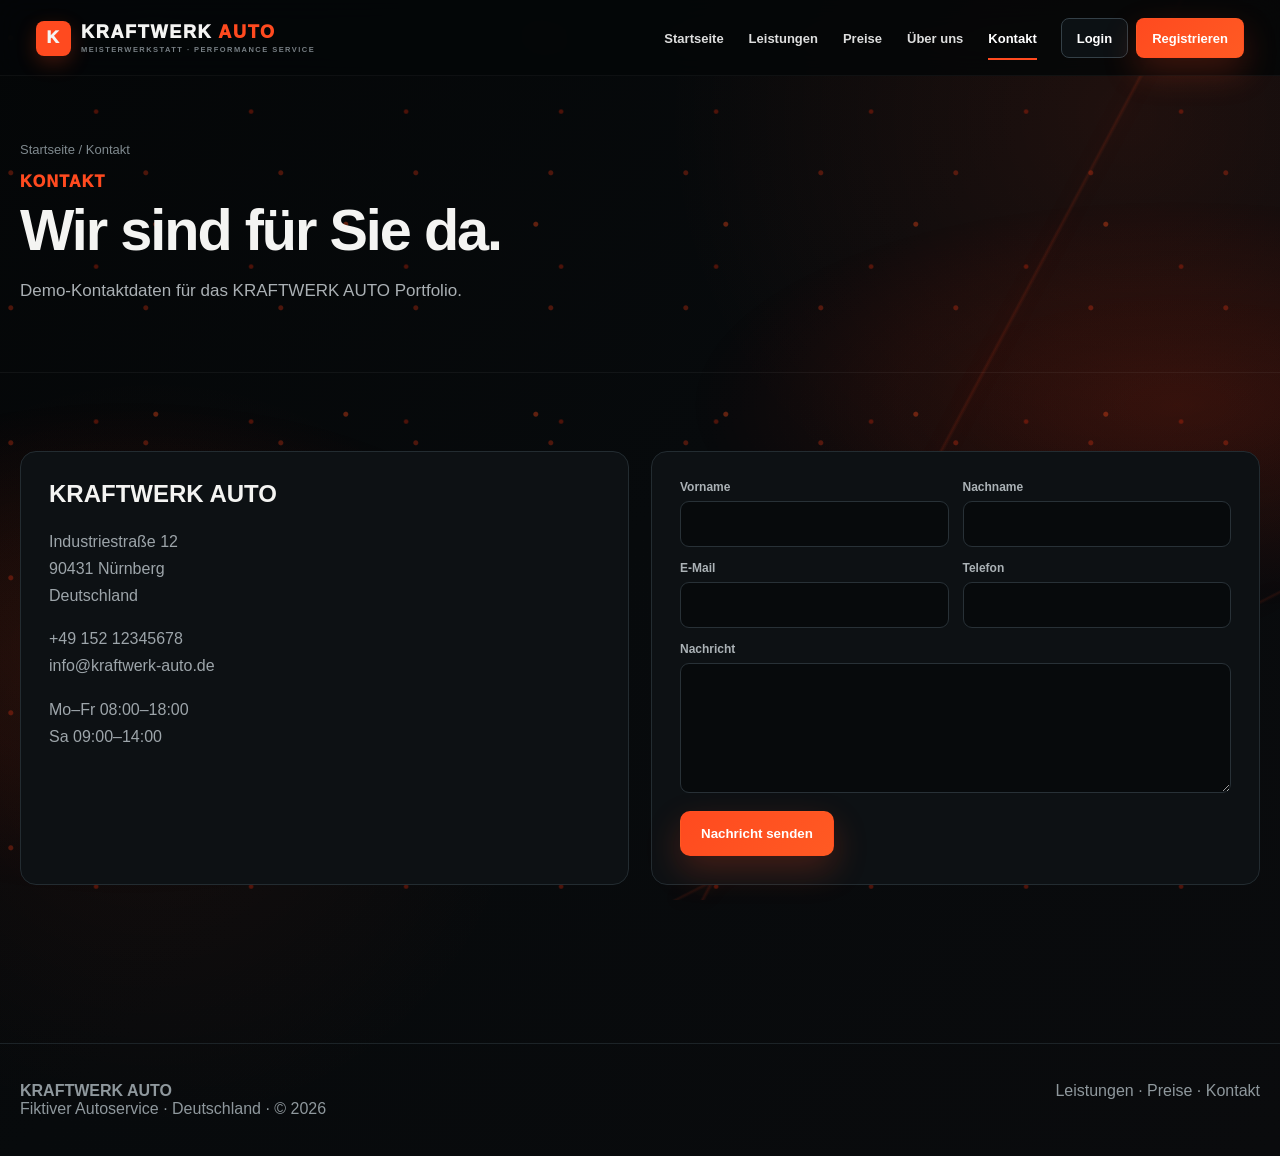
==== kontakt.html @ ebeda06c "Add files via upload" ====
<!doctype html>
<html lang="de">
<head>
  <meta http-equiv="Cache-Control" content="no-cache, no-store, must-revalidate">
  <meta http-equiv="Pragma" content="no-cache">
  <meta http-equiv="Expires" content="0">
<meta charset="utf-8">
<meta name="viewport" content="width=device-width,initial-scale=1">
<title>Kontakt | KRAFTWERK AUTO</title>
<link rel="stylesheet" href="css/style.css?v=19.0">
  <meta name="build-version" content="v19.0">
</head>
<body>

<header>
  <div class="container nav">
    <a href="index.html" class="brand"><span class="brand-badge">K</span><span class="brand-copy"><span class="brand-main">KRAFTWERK <span class="auto">AUTO</span></span><small>MEISTERWERKSTATT · PERFORMANCE SERVICE</small></span></a>
    <nav class="menu">
      <a href="index.html">Startseite</a>
      <a href="leistungen.html">Leistungen</a>
      <a href="preise.html">Preise</a>
      <a href="ueber-uns.html">Über uns</a>
      <a href="kontakt.html">Kontakt</a>
    </nav>
    <div class="actions"><a class="btn" href="login.html">Login</a><a class="btn primary" href="register.html">Registrieren</a></div>
    <button class="btn mobile" type="button">☰</button>
  </div>
</header>

<main><section class="page-hero"><div class="container"><div class="breadcrumb">Startseite / Kontakt</div><div class="eyebrow">Kontakt</div><h1 class="page-title">Wir sind für Sie da.</h1><p>Demo-Kontaktdaten für das KRAFTWERK AUTO Portfolio.</p></div></section>
<section class="section"><div class="container contact-grid">
<div class="panel"><h2>KRAFTWERK AUTO</h2><p>Industriestraße 12<br>90431 Nürnberg<br>Deutschland</p><p>+49 152 12345678<br>info@kraftwerk-auto.de</p><p>Mo–Fr 08:00–18:00<br>Sa 09:00–14:00</p></div>
<form class="panel demo-form"><div class="form-grid">
<div class="field"><label>Vorname</label><input required></div><div class="field"><label>Nachname</label><input required></div>
<div class="field"><label>E-Mail</label><input type="email" required></div><div class="field"><label>Telefon</label><input></div>
<div class="field full"><label>Nachricht</label><textarea required></textarea></div>
<div class="field full"><button class="btn primary" type="submit">Nachricht senden</button><div class="notice"></div></div>
</div></form></div></section></main>

<footer><div class="container footer-inner">
  <div><strong>KRAFTWERK AUTO</strong><div>Fiktiver Autoservice · Deutschland · © 2026</div></div>
  <div><a href="leistungen.html">Leistungen</a> · <a href="preise.html">Preise</a> · <a href="kontakt.html">Kontakt</a></div>
</div></footer>
<script src="js/app.js?v=19.0"></script>
</body></html>
---- css/style.css ----
:root{
  --bg:#050708;
  --bg2:#090c0e;
  --card:#0d1114;
  --card2:#101519;
  --line:#252d32;
  --text:#f4f4f2;
  --muted:#9ba2a7;
  --accent:#ff4a1f;
  --accent2:#ff6a32;
}
*{box-sizing:border-box}
html{scroll-behavior:smooth}
body{
  margin:0;
  background:
    radial-gradient(circle at 88% 10%,rgba(255,74,31,.10),transparent 30%),
    radial-gradient(circle at 12% 65%,rgba(255,74,31,.06),transparent 28%),
    linear-gradient(135deg,#040607 0%,#070a0c 48%,#0a0b0d 100%);
  color:var(--text);
  font-family:Inter,Arial,Helvetica,sans-serif;
  min-height:100vh;
}
body:before{
  content:"";
  position:fixed;inset:0;pointer-events:none;z-index:-1;
  background:
    radial-gradient(circle at 8% 28%,rgba(255,58,20,.30) 0 2px,transparent 3px),
    radial-gradient(circle at 82% 18%,rgba(255,75,25,.38) 0 2px,transparent 3px),
    radial-gradient(circle at 62% 72%,rgba(255,45,10,.30) 0 1.5px,transparent 3px),
    radial-gradient(ellipse at 92% 45%,rgba(255,50,15,.17),transparent 30%),
    radial-gradient(ellipse at 10% 72%,rgba(255,65,20,.13),transparent 28%);
  background-size:135px 135px,190px 190px,155px 155px,100% 100%,100% 100%;
  opacity:.95
}
body:after{
  content:"";
  position:fixed;inset:0;pointer-events:none;z-index:-1;
  background:
    linear-gradient(118deg,transparent 0 67%,rgba(255,61,20,.12) 67.15%,transparent 67.35%),
    linear-gradient(153deg,transparent 0 80%,rgba(255,61,20,.10) 80.15%,transparent 80.35%);
  filter:drop-shadow(0 0 8px rgba(255,61,20,.5))
}
a{text-decoration:none;color:inherit}
.container{width:min(1280px,calc(100% - 40px));margin:auto}
header{
  height:110px;
  display:flex;align-items:center;
  border-bottom:1px solid rgba(255,255,255,.03)
}
.nav{display:flex;align-items:center;width:100%;gap:22px}
.brand{display:flex;align-items:center;gap:11px;margin-right:auto;font-weight:1000;letter-spacing:2.2px;font-size:21px;white-space:nowrap}
.brand-badge{width:40px;height:40px;border-radius:9px;background:var(--accent);display:grid;place-items:center;font-size:20px;font-weight:1000;box-shadow:0 10px 24px rgba(255,74,31,.30)}
.brand .auto{color:var(--accent)}
.menu{display:flex;align-items:center;gap:30px;margin-left:auto}
.menu a{position:relative;padding:42px 0;color:#dedede;font-size:15px;font-weight:800}
.menu a:hover,.menu a.active{color:#fff}
.menu a.active:after{
  content:"";position:absolute;left:0;right:0;bottom:23px;height:2px;background:var(--accent)
}
.actions{display:flex;gap:10px;margin-left:8px;flex:0 0 auto}
.btn{
  display:inline-flex;align-items:center;justify-content:center;gap:9px;
  border:1px solid #344047;background:#0c1114;color:white;
  border-radius:10px;padding:14px 20px;font-weight:850;cursor:pointer;
  transition:.18s ease;
}
.btn:hover{transform:translateY(-1px);border-color:#59656c}
.btn.primary{
  background:linear-gradient(135deg,var(--accent),#ff5a23);
  border-color:transparent;
  box-shadow:0 14px 34px rgba(255,74,31,.23)
}
.hero{padding:72px 0 40px}
.hero-grid{
  display:grid;grid-template-columns:1.04fr .96fr;align-items:center;gap:40px;
}
.kicker{display:flex;align-items:center;gap:13px;color:var(--accent);font-size:13px;font-weight:950;letter-spacing:1.25px;text-transform:uppercase}
.kicker:before{content:"";width:34px;height:2px;background:var(--accent)}
.hero h1{
  font-size:clamp(58px,6vw,88px);line-height:.96;letter-spacing:-4px;
  margin:28px 0 24px;font-weight:1000
}
.hero h1 span{display:block;color:var(--accent);font-style:italic}
.hero-copy{color:#c0c5c8;font-size:18px;line-height:1.7;max-width:690px}
.hero-buttons{display:flex;gap:14px;margin:30px 0 30px;flex-wrap:wrap}
.checks{display:flex;gap:30px;flex-wrap:wrap;color:#c5c8ca;font-size:14px}
.checks b{color:var(--accent)}
.hero-media{
  position:relative;
  height:510px;
  overflow:visible;
  background:transparent;
  border:0;
  border-radius:0;
  box-shadow:none;
}
.hero-media:before{
  content:"";
  position:absolute;
  inset:-35px -70px -35px -55px;
  background-image:url("../assets/porsche-hero.png");
  background-size:cover;
  background-position:center;
  background-repeat:no-repeat;
  filter:saturate(1.08) contrast(1.06);
  -webkit-mask-image:linear-gradient(90deg,transparent 0%,rgba(0,0,0,.42) 14%,#000 34%,#000 100%);
  mask-image:linear-gradient(90deg,transparent 0%,rgba(0,0,0,.42) 14%,#000 34%,#000 100%);
}
.hero-media:after{
  content:"";
  position:absolute;
  inset:-35px -70px -35px -55px;
  pointer-events:none;
  background:
    radial-gradient(circle at 72% 42%,rgba(255,55,15,.18),transparent 35%),
    linear-gradient(90deg,#050708 0%,rgba(5,7,8,.72) 12%,transparent 36%);
}
.stats{
  display:grid;grid-template-columns:repeat(4,1fr);
  border:1px solid var(--line);border-radius:18px;overflow:hidden;
  background:#0a0d0f;margin:34px 0 80px
}
.stat{padding:30px 38px;min-height:160px;border-right:1px solid var(--line)}
.stat:last-child{border-right:none}
.stat-top{display:flex;gap:18px;align-items:center}
.stat-icon{font-size:34px;color:var(--accent);width:34px}
.stat strong{font-size:29px}
.stat label{display:block;color:var(--accent);font-weight:900;font-size:12px;margin:8px 0 18px}
.stat p{color:#a6aaad;font-size:13px;line-height:1.55;margin:0}
.section{padding:78px 0}
.section-head{display:flex;justify-content:space-between;gap:24px;align-items:end;margin-bottom:34px}
.section-head small,.eyebrow{color:var(--accent);font-weight:950;letter-spacing:1.2px;text-transform:uppercase}
.section-head h2,.page-title{font-size:clamp(38px,4.5vw,62px);line-height:1.02;letter-spacing:-2px;margin:10px 0 0}
.section-head p{color:var(--muted);max-width:700px;line-height:1.7}
.cards{display:grid;grid-template-columns:repeat(3,1fr);gap:18px}
.card{
  background:linear-gradient(180deg,#101519,#090d10);
  border:1px solid #20282d;border-radius:16px;padding:25px;min-height:190px;
  transition:.18s ease;
}
.card:hover{transform:translateY(-3px);border-color:rgba(255,74,31,.45)}
.card-icon{width:48px;height:48px;border-radius:12px;background:rgba(255,74,31,.10);display:grid;place-items:center;color:var(--accent);font-size:23px}
.card h3{font-size:21px;margin:18px 0 8px}
.card p{margin:0;color:#a1a8ad;line-height:1.65}
.card .price{margin-top:18px;color:var(--accent);font-weight:950}
.page-hero{padding:66px 0 50px;border-bottom:1px solid rgba(255,255,255,.05)}
.breadcrumb{font-size:13px;color:#7f898e;margin-bottom:16px}
.page-hero p{max-width:760px;color:#aab0b4;font-size:17px;line-height:1.65}
.service-grid{display:grid;grid-template-columns:repeat(3,1fr);gap:20px}
.service-card{
  background:linear-gradient(145deg,#101519,#080b0d);border:1px solid #222b30;border-radius:17px;
  padding:28px;min-height:220px;display:flex;flex-direction:column
}
.service-card .tag{font-size:11px;color:var(--accent);font-weight:950;text-transform:uppercase;letter-spacing:1px}
.service-card h3{font-size:23px;margin:14px 0 10px}
.service-card p{color:#9ea6ab;line-height:1.65;margin:0}
.service-card .more{margin-top:auto;padding-top:24px;color:var(--accent);font-weight:850}
.price-grid{display:grid;grid-template-columns:repeat(2,1fr);gap:18px}
.price-row{
  background:#0d1114;border:1px solid #222a2f;border-radius:15px;padding:24px 26px;
  display:grid;grid-template-columns:1fr auto;align-items:center;gap:20px
}
.price-row h3{margin:0 0 7px;font-size:20px}
.price-row p{margin:0;color:#929aa0;line-height:1.5}
.price-row strong{color:var(--accent);font-size:26px;white-space:nowrap}
.about-grid,.contact-grid{display:grid;grid-template-columns:1fr 1fr;gap:22px}
.panel{background:#0d1114;border:1px solid #232c31;border-radius:16px;padding:28px}
.panel h2{margin-top:0}
.panel p{color:#9da5aa;line-height:1.7}
.form-grid{display:grid;grid-template-columns:1fr 1fr;gap:14px}
.field.full{grid-column:1/-1}
label{display:block;font-size:12px;font-weight:850;color:#abb2b6;margin-bottom:7px}
input,textarea,select{
  width:100%;background:#070a0c;color:#fff;border:1px solid #283137;border-radius:9px;padding:13px 14px;
  font:inherit;outline:none
}
input:focus,textarea:focus,select:focus{border-color:var(--accent)}
textarea{min-height:130px;resize:vertical}
.auth{min-height:calc(100vh - 110px);display:grid;place-items:center;padding:60px 20px}
.auth-box{width:min(500px,100%);background:#0c1114;border:1px solid #242d32;border-radius:18px;padding:32px}
.auth-box h1{font-size:42px;margin:0 0 12px}
.auth-box p{color:#9ba3a8}
.notice{display:none;margin-top:14px;padding:12px;border:1px solid rgba(255,74,31,.4);border-radius:9px;color:#ff9a7d;background:rgba(255,74,31,.08)}
footer{border-top:1px solid #1c2327;margin-top:80px;padding:38px 0;color:#8f989d}
.footer-inner{display:flex;justify-content:space-between;gap:22px;flex-wrap:wrap}
.mobile{display:none}
@media(max-width:1000px){
  header{height:80px}.menu,.actions{display:none}.mobile{display:inline-flex;margin-left:auto}
  .hero-grid{grid-template-columns:1fr}.hero-media{height:420px}
  .stats{grid-template-columns:1fr 1fr}.stat:nth-child(2){border-right:none}
  .stat:nth-child(-n+2){border-bottom:1px solid var(--line)}
  .cards,.service-grid{grid-template-columns:1fr 1fr}
}
@media(max-width:650px){
  .container{width:min(100% - 24px,1280px)}
  .brand{font-size:18px;letter-spacing:2px}.brand-badge{width:40px;height:40px}
  .hero{padding-top:42px}.hero h1{font-size:50px;letter-spacing:-2px}
  .hero-media{height:300px}.stats,.cards,.service-grid,.price-grid,.about-grid,.contact-grid,.form-grid{grid-template-columns:1fr}
  .stat{border-right:none!important;border-bottom:1px solid var(--line)}.stat:last-child{border-bottom:none}
  .field.full{grid-column:auto}.section-head{display:block}
}


/* === v10 HEADER REFINEMENT === */
header .container{
  width:min(1520px,calc(100% - 110px));
}
.nav{
  gap:20px;
}
.brand{
  margin-right:44px;
  flex:0 0 auto;
}
.brand-copy{
  display:flex;
  flex-direction:column;
  line-height:1;
}
.brand-main{
  display:block;
}
.brand-copy small{
  display:block;
  margin-top:7px;
  color:#8f969a;
  font-size:9px;
  font-weight:800;
  letter-spacing:2.1px;
  white-space:nowrap;
}
.menu{
  margin-left:auto;
  gap:28px;
}
.actions{
  margin-left:14px;
}

/* === v10 FULL-WIDTH CINEMATIC HERO === */
.hero{
  position:relative;
  isolation:isolate;
  overflow:hidden;
  padding:72px 0 56px;
  background:
    linear-gradient(90deg,
      rgba(3,5,6,.99) 0%,
      rgba(3,5,6,.96) 18%,
      rgba(3,5,6,.83) 35%,
      rgba(3,5,6,.45) 51%,
      rgba(3,5,6,.10) 70%,
      rgba(3,5,6,.04) 100%
    ),
    url("../assets/porsche-hero.png") right 46% / auto 116% no-repeat;
}
.hero:before{
  content:"";
  position:absolute;
  inset:0;
  z-index:-1;
  pointer-events:none;
  background:
    linear-gradient(166deg,transparent 0 57%,rgba(255,52,15,.18) 57.2%,transparent 57.6%),
    linear-gradient(174deg,transparent 0 63%,rgba(255,73,22,.15) 63.1%,transparent 63.5%),
    radial-gradient(circle at 70% 31%,rgba(255,58,16,.23),transparent 29%),
    radial-gradient(circle at 88% 48%,rgba(255,47,12,.19),transparent 31%);
  filter:drop-shadow(0 0 12px rgba(255,62,18,.42));
}
.hero:after{
  content:"";
  position:absolute;
  inset:0;
  z-index:-1;
  pointer-events:none;
  background-image:
    radial-gradient(circle,rgba(255,67,20,.70) 0 1.2px,transparent 1.8px),
    radial-gradient(circle,rgba(255,38,8,.50) 0 1px,transparent 1.7px);
  background-size:92px 92px,137px 137px;
  background-position:12px 18px,53px 4px;
  opacity:.72;
  mask-image:linear-gradient(90deg,rgba(0,0,0,.25),#000 35%,#000);
  -webkit-mask-image:linear-gradient(90deg,rgba(0,0,0,.25),#000 35%,#000);
}
.hero-grid{
  position:relative;
  z-index:1;
  grid-template-columns:minmax(0, .94fr) minmax(390px, .78fr);
  gap:22px;
  min-height:500px;
}
.hero-grid > div:first-child{
  position:relative;
  z-index:4;
  padding:18px 0 0;
}

/* The car no longer lives inside a visible card. 
   This empty side only reserves composition space while the image is a seamless hero background. */
.hero-media{
  min-height:500px;
  height:500px;
  background:transparent!important;
  border:0!important;
  box-shadow:none!important;
  overflow:visible!important;
}
.hero-media:before,
.hero-media:after{
  display:none!important;
}

/* Sportier visual impression: stronger contrast/glow around the car zone */
.hero .hero-media{
  filter:drop-shadow(0 22px 42px rgba(0,0,0,.55));
}
.hero .hero-media::marker{
  display:none;
}

/* Make the road/light streaks visibly continue under/behind the copy */
.hero-grid > div:first-child:after{
  content:"";
  position:absolute;
  z-index:-1;
  left:-180px;
  right:-300px;
  bottom:42px;
  height:155px;
  transform:skewY(-2deg);
  background:
    linear-gradient(172deg,transparent 0 42%,rgba(255,67,20,.14) 43%,transparent 45%),
    linear-gradient(176deg,transparent 0 58%,rgba(255,89,28,.09) 59%,transparent 61%);
  filter:blur(.2px) drop-shadow(0 0 12px rgba(255,58,14,.25));
  pointer-events:none;
}

/* Pull the hero a little more toward the visual center */
.hero .container{
  width:min(1320px,calc(100% - 60px));
}

@media(max-width:1000px){
  header .container{width:min(100% - 34px,1520px)}
  .brand{margin-right:auto}
  .brand-copy small{font-size:8px;letter-spacing:1.4px}
  .hero{
    background:
      linear-gradient(90deg,rgba(3,5,6,.99) 0%,rgba(3,5,6,.93) 42%,rgba(3,5,6,.45) 100%),
      url("../assets/porsche-hero.png") 68% center / cover no-repeat;
  }
  .hero-grid{grid-template-columns:1fr;min-height:660px}
  .hero-media{min-height:250px;height:250px}
}
@media(max-width:650px){
  header .container{width:min(100% - 22px,1520px)}
  .brand-copy small{display:none}
  .hero .container{width:min(100% - 26px,1320px)}
  .hero{
    background:
      linear-gradient(180deg,rgba(3,5,6,.98) 0%,rgba(3,5,6,.89) 48%,rgba(3,5,6,.38) 100%),
      url("../assets/porsche-hero.png") 70% 78% / auto 58% no-repeat;
  }
}


/* =========================================================
   KRAFTWERK AUTO v11 — compact header + seamless sport hero
   ========================================================= */

/* Compact, cleaner header */
header{
  height:76px !important;
  background:rgba(4,6,7,.86);
  backdrop-filter:blur(14px);
  -webkit-backdrop-filter:blur(14px);
  border-bottom:1px solid rgba(255,255,255,.045);
}
header .container{
  width:min(1380px,calc(100% - 72px)) !important;
}
.nav{
  height:76px;
  gap:16px !important;
}
.brand{
  gap:10px !important;
  margin-right:24px !important;
  font-size:18px !important;
  letter-spacing:1.7px !important;
}
.brand-badge{
  width:35px !important;
  height:35px !important;
  border-radius:8px !important;
  font-size:17px !important;
  box-shadow:0 7px 20px rgba(255,74,31,.24) !important;
}
.brand-copy small{
  margin-top:5px !important;
  font-size:7.5px !important;
  letter-spacing:1.45px !important;
  color:#777f84 !important;
}
.menu{
  gap:25px !important;
  margin-left:auto !important;
}
.menu a{
  padding:28px 0 !important;
  font-size:13px !important;
}
.menu a.active:after{
  bottom:14px !important;
}
.actions{
  margin-left:8px !important;
  gap:8px !important;
}
.actions .btn{
  padding:10px 15px !important;
  min-height:40px;
  font-size:13px !important;
  border-radius:8px !important;
}

/* Seamless hero. No rectangular car card. */
.hero{
  min-height:620px;
  padding:64px 0 54px !important;
  overflow:hidden;
  position:relative;
  isolation:isolate;
  background:#050708 !important;
}
.hero .container{
  width:min(1320px,calc(100% - 64px)) !important;
}
.hero-grid{
  min-height:500px !important;
  grid-template-columns:.93fr 1.07fr !important;
  gap:8px !important;
  align-items:center;
}
.hero-grid > div:first-child{
  z-index:5;
  padding-left:0 !important;
}
.hero h1{
  font-size:clamp(54px,5.4vw,78px) !important;
  margin:23px 0 20px !important;
}
.hero-copy{
  max-width:600px;
  font-size:16px !important;
}
.hero-media{
  height:500px !important;
  min-height:500px !important;
  position:relative !important;
  overflow:visible !important;
  background:transparent !important;
  box-shadow:none !important;
  border:0 !important;
  filter:none !important;
}

/* Use the existing car asset only once, but crop/scale it harder so the car
   reads as a sport/performance car and the original square edge disappears. */
.hero-media:before{
  display:block !important;
  content:"" !important;
  position:absolute !important;
  z-index:1;
  top:-86px !important;
  right:-210px !important;
  bottom:-100px !important;
  left:-210px !important;
  background-image:url("../assets/porsche-hero.png") !important;
  background-repeat:no-repeat !important;
  background-position:61% 52% !important;
  background-size:cover !important;
  filter:contrast(1.12) saturate(1.18) brightness(.94) !important;
  -webkit-mask-image:
    linear-gradient(90deg,transparent 0%,rgba(0,0,0,.18) 12%,#000 33%,#000 88%,transparent 100%),
    linear-gradient(180deg,transparent 0%,#000 14%,#000 84%,transparent 100%) !important;
  mask-image:
    linear-gradient(90deg,transparent 0%,rgba(0,0,0,.18) 12%,#000 33%,#000 88%,transparent 100%),
    linear-gradient(180deg,transparent 0%,#000 14%,#000 84%,transparent 100%) !important;
  -webkit-mask-composite:source-in !important;
  mask-composite:intersect !important;
}

/* Red light/road atmosphere continues behind both columns */
.hero:before{
  display:block !important;
  content:"";
  position:absolute;
  z-index:-1;
  inset:-15%;
  pointer-events:none;
  background:
    radial-gradient(ellipse at 73% 45%,rgba(255,45,12,.25),transparent 29%),
    radial-gradient(ellipse at 90% 58%,rgba(255,28,4,.18),transparent 25%),
    radial-gradient(ellipse at 34% 82%,rgba(255,56,14,.08),transparent 31%),
    linear-gradient(171deg,transparent 0 57%,rgba(255,66,18,.13) 57.15%,transparent 57.55%),
    linear-gradient(175deg,transparent 0 64%,rgba(255,83,24,.11) 64.15%,transparent 64.5%),
    linear-gradient(178deg,transparent 0 70%,rgba(255,52,12,.07) 70.1%,transparent 70.35%);
  filter:drop-shadow(0 0 12px rgba(255,50,10,.32));
  animation:roadGlow 7s ease-in-out infinite alternate;
}

/* Animated ember field, much more visible than before */
.hero:after{
  display:block !important;
  content:"";
  position:absolute;
  z-index:0;
  inset:-80px;
  pointer-events:none;
  opacity:.88;
  background-image:
    radial-gradient(circle,rgba(255,93,38,.95) 0 1.4px,transparent 2.2px),
    radial-gradient(circle,rgba(255,47,12,.80) 0 1px,transparent 2px),
    radial-gradient(circle,rgba(255,130,65,.65) 0 .8px,transparent 1.7px);
  background-size:103px 103px,151px 151px,211px 211px;
  background-position:0 0,42px 23px,71px 51px;
  animation:embersDrift 13s linear infinite;
  -webkit-mask-image:linear-gradient(90deg,rgba(0,0,0,.5),#000 42%,#000);
  mask-image:linear-gradient(90deg,rgba(0,0,0,.5),#000 42%,#000);
}

/* Extra moving light streaks behind text */
.hero-grid > div:first-child:after{
  content:"" !important;
  position:absolute !important;
  z-index:-1 !important;
  left:-230px !important;
  right:-760px !important;
  bottom:4px !important;
  height:220px !important;
  pointer-events:none;
  background:
    linear-gradient(174deg,transparent 0 48%,rgba(255,62,16,.13) 48.25%,transparent 48.7%),
    linear-gradient(177deg,transparent 0 62%,rgba(255,91,29,.10) 62.2%,transparent 62.6%);
  animation:streakPulse 5.5s ease-in-out infinite alternate;
}

@keyframes embersDrift{
  from{transform:translate3d(0,0,0)}
  to{transform:translate3d(-70px,55px,0)}
}
@keyframes roadGlow{
  from{opacity:.72;transform:scale(1)}
  to{opacity:1;transform:scale(1.035)}
}
@keyframes streakPulse{
  from{opacity:.45;transform:translateX(-18px)}
  to{opacity:1;transform:translateX(24px)}
}

/* Respect reduced-motion accessibility */
@media (prefers-reduced-motion:reduce){
  .hero:before,.hero:after,.hero-grid > div:first-child:after{animation:none !important}
}

@media(max-width:1000px){
  header{height:70px !important}
  .nav{height:70px !important}
  header .container{width:min(100% - 30px,1380px) !important}
  .brand{margin-right:auto !important}
  .hero-grid{grid-template-columns:1fr !important;min-height:650px !important}
  .hero-media{height:300px !important;min-height:300px !important}
  .hero-media:before{
    left:-80px !important;right:-80px !important;top:-100px !important;bottom:-80px !important;
    background-position:60% 52% !important;
  }
}
@media(max-width:650px){
  header .container{width:min(100% - 20px,1380px) !important}
  .brand-copy small{display:none !important}
  .brand{font-size:16px !important}
  .hero .container{width:min(100% - 26px,1320px) !important}
  .hero{padding-top:44px !important}
  .hero h1{font-size:47px !important}
}

.spark-layer{position:absolute;inset:0;overflow:hidden;pointer-events:none;z-index:2}
.spark-layer i{
  position:absolute;width:2px;height:11px;border-radius:99px;
  background:linear-gradient(to top,transparent,#ff3d0b,#ffb08c);
  box-shadow:0 0 8px #ff3d0b,0 0 15px rgba(255,61,11,.7);
  transform:rotate(38deg);
  animation:sparkFly linear infinite;
}
@keyframes sparkFly{
  0%{transform:translate3d(0,80px,0) rotate(38deg) scale(.5);opacity:0}
  15%{opacity:1}
  100%{transform:translate3d(130px,-260px,0) rotate(38deg) scale(1.15);opacity:0}
}
@media(prefers-reduced-motion:reduce){.spark-layer{display:none}}


/* =========================================================
   v12 — CAR ONLY FIX
   ========================================================= */

/* Remove every previous image/background layer from the car zone. */
.hero-media{
  background:none !important;
  border:0 !important;
  box-shadow:none !important;
  overflow:visible !important;
}
.hero-media:after{
  display:none !important;
}

/* Completely different existing sports-car asset, with transparent faded edges.
   No rectangular frame is possible because the PNG itself fades to transparent. */
.hero-media:before{
  display:block !important;
  content:"" !important;
  position:absolute !important;
  z-index:3 !important;
  top:-30px !important;
  right:-155px !important;
  bottom:-35px !important;
  left:-115px !important;

  background-image:url("../assets/sports-car-v12.png") !important;
  background-repeat:no-repeat !important;
  background-position:center center !important;
  background-size:contain !important;

  filter:
    contrast(1.08)
    saturate(1.08)
    brightness(.98)
    drop-shadow(0 24px 28px rgba(0,0,0,.58))
    drop-shadow(0 0 22px rgba(255,55,15,.20)) !important;

  -webkit-mask-image:none !important;
  mask-image:none !important;
}

/* Keep the existing animated background visible around/behind the car. */
.hero-grid{
  overflow:visible !important;
}
.hero-media{
  isolation:isolate;
}

/* At desktop size, give the new sports car slightly more presence. */
@media(min-width:1200px){
  .hero-media:before{
    transform:scale(1.10) translateX(-8px) !important;
    transform-origin:center;
  }
}

@media(max-width:1000px){
  .hero-media:before{
    top:-35px !important;
    right:-65px !important;
    bottom:-35px !important;
    left:-65px !important;
    transform:scale(1.02) !important;
  }
}


/* v13 — ONLY TWO FULL-WIDTH GLOW LINES */
.hero{
  border-top:2px solid #ff3b12 !important;
  border-bottom:2px solid #ff3b12 !important;
  box-shadow:
    inset 0 12px 22px -18px rgba(255,55,15,.95),
    inset 0 -12px 22px -18px rgba(255,55,15,.95) !important;
}

/* bright animated glow traveling across both lines */
.hero{
  background-color:#050708;
}
.hero .glow-line-top,
.hero .glow-line-bottom{
  position:absolute;
  left:0;
  width:100%;
  height:2px;
  z-index:20;
  pointer-events:none;
  overflow:hidden;
  background:rgba(255,55,15,.8);
  box-shadow:0 0 7px #ff3510,0 0 18px rgba(255,45,8,.8),0 0 32px rgba(255,45,8,.4);
}
.hero .glow-line-top{top:0}
.hero .glow-line-bottom{bottom:0}
.hero .glow-line-top:after,
.hero .glow-line-bottom:after{
  content:"";
  position:absolute;
  top:-2px;
  width:24%;
  height:6px;
  background:linear-gradient(90deg,transparent,#ff6a35,#fff,#ff3b12,transparent);
  filter:blur(.3px);
  animation:glowLineTravel 4.8s linear infinite;
}
.hero .glow-line-bottom:after{animation-delay:-2.4s}
@keyframes glowLineTravel{
  from{left:-28%}
  to{left:105%}
}
@media(prefers-reduced-motion:reduce){
  .hero .glow-line-top:after,.hero .glow-line-bottom:after{animation:none}
}


/* v14 — FORCE VISIBLE NEON HERO LINES */
.hero .glow-line-top,
.hero .glow-line-bottom{
  display:block !important;
  position:absolute !important;
  left:0 !important;
  right:0 !important;
  width:100vw !important;
  margin-left:calc(50% - 50vw) !important;
  height:4px !important;
  z-index:999 !important;
  opacity:1 !important;
  pointer-events:none !important;
  background:linear-gradient(90deg,
    rgba(255,40,8,.15) 0%,
    #ff2e08 8%,
    #ff6a30 45%,
    #ffb08a 50%,
    #ff6a30 55%,
    #ff2e08 92%,
    rgba(255,40,8,.15) 100%) !important;
  box-shadow:
    0 0 5px #ff3a0b,
    0 0 12px #ff3a0b,
    0 0 24px rgba(255,55,10,.85),
    0 0 45px rgba(255,40,5,.55) !important;
}
.hero .glow-line-top{
  top:18px !important;
}
.hero .glow-line-bottom{
  bottom:18px !important;
}
.hero .glow-line-top:before,
.hero .glow-line-bottom:before{
  content:"" !important;
  position:absolute !important;
  inset:-5px 0 !important;
  background:linear-gradient(90deg,transparent,rgba(255,55,10,.18),rgba(255,85,35,.35),rgba(255,55,10,.18),transparent) !important;
  filter:blur(6px) !important;
}
.hero .glow-line-top:after,
.hero .glow-line-bottom:after{
  content:"" !important;
  display:block !important;
  position:absolute !important;
  top:-2px !important;
  left:-24% !important;
  width:22% !important;
  height:8px !important;
  border-radius:99px !important;
  background:linear-gradient(90deg,transparent,#ff5b24,#fff3ec,#ff5b24,transparent) !important;
  box-shadow:0 0 18px #ff4b18 !important;
  animation:v14LineSweep 4s linear infinite !important;
}
.hero .glow-line-bottom:after{
  animation-delay:-2s !important;
}
@keyframes v14LineSweep{
  from{transform:translateX(0)}
  to{transform:translateX(565%)}
}


/* =========================================================
   v15 — HERO FIRST-LOAD VISIBILITY FIX
   ========================================================= */

/* Create a predictable stacking context */
.hero{
  position:relative !important;
  isolation:isolate !important;
  overflow:hidden !important;
}

/* Decorative layers always stay behind content */
.hero:before,
.hero:after{
  z-index:0 !important;
  pointer-events:none !important;
}

/* Main hero content always above effects */
.hero .container,
.hero-grid{
  position:relative !important;
  z-index:10 !important;
  opacity:1 !important;
  visibility:visible !important;
  transform:none !important;
}

/* Text column */
.hero-grid > div:first-child{
  position:relative !important;
  z-index:12 !important;
  opacity:1 !important;
  visibility:visible !important;
}

/* Car column */
.hero-media{
  position:relative !important;
  z-index:11 !important;
  opacity:1 !important;
  visibility:visible !important;
}
.hero-media:before{
  z-index:1 !important;
  opacity:1 !important;
  visibility:visible !important;
}

/* Neon lines above hero content, but they are tiny/non-blocking */
.hero .glow-line-top,
.hero .glow-line-bottom{
  z-index:30 !important;
  pointer-events:none !important;
}

/* Spark layer should never cover or hide the content */
.spark-layer{
  z-index:3 !important;
  pointer-events:none !important;
}

/* Remove any accidental first-load animation/hiding state */
.hero *,
.hero .container *,
.hero-grid *{
  animation-fill-mode:both;
}
.hero .container,
.hero-grid,
.hero-grid > div:first-child,
.hero-media{
  transition:none !important;
}

/* Ensure browser paints hero immediately */
.hero{
  contain:paint;
}


/* =========================================================
   v16 — DEFINITIVE HERO RENDER FIX
   Real IMG element, no pseudo-element car rendering
   ========================================================= */

.hero{
  position:relative !important;
  display:block !important;
  isolation:isolate !important;
  contain:none !important;
  content-visibility:visible !important;
  overflow:hidden !important;
  opacity:1 !important;
  visibility:visible !important;
  min-height:620px !important;
}

.hero .container.hero-grid{
  display:grid !important;
  grid-template-columns:minmax(0,.93fr) minmax(0,1.07fr) !important;
  align-items:center !important;
  gap:20px !important;
  min-height:520px !important;
  position:relative !important;
  z-index:10 !important;
  opacity:1 !important;
  visibility:visible !important;
  transform:none !important;
  contain:none !important;
}

/* Text is always a normal painted layer */
.hero-grid > div:first-child{
  position:relative !important;
  z-index:12 !important;
  display:block !important;
  opacity:1 !important;
  visibility:visible !important;
  transform:none !important;
}

/* Stop ALL older pseudo-element car versions */
.hero-media:before,
.hero-media:after{
  content:none !important;
  display:none !important;
  background:none !important;
}

/* Real image container */
.hero-media{
  position:relative !important;
  z-index:11 !important;
  display:flex !important;
  align-items:center !important;
  justify-content:center !important;
  width:100% !important;
  height:520px !important;
  min-height:520px !important;
  overflow:visible !important;
  opacity:1 !important;
  visibility:visible !important;
  transform:none !important;
  background:transparent !important;
  border:0 !important;
  box-shadow:none !important;
  contain:none !important;
}

/* Real car image: stable in every viewport */
.hero-car{
  display:block !important;
  position:relative !important;
  z-index:2 !important;
  width:118% !important;
  max-width:none !important;
  height:auto !important;
  object-fit:contain !important;
  opacity:1 !important;
  visibility:visible !important;
  transform:translateX(-3%) scale(1.08) !important;
  filter:
    contrast(1.08)
    saturate(1.10)
    brightness(.98)
    drop-shadow(0 24px 30px rgba(0,0,0,.58))
    drop-shadow(0 0 22px rgba(255,55,15,.18)) !important;
  pointer-events:none !important;
}

/* Decorative hero backgrounds stay below real content */
.hero:before,
.hero:after{
  z-index:0 !important;
}

/* Glow lines stay visible but never block rendering */
.hero .glow-line-top,
.hero .glow-line-bottom{
  z-index:25 !important;
}

/* Spark layer below text/car */
.spark-layer{
  z-index:4 !important;
}

/* Remove the risky blanket animation-fill rule effect on hero content */
.hero .container,
.hero .hero-grid,
.hero .hero-grid > div:first-child,
.hero .hero-media,
.hero .hero-car{
  animation:none !important;
  transition:none !important;
}

/* Desktop/fullscreen */
@media(min-width:1001px){
  .hero .container.hero-grid{
    grid-template-columns:minmax(500px,.95fr) minmax(580px,1.05fr) !important;
  }
  .hero-car{
    width:125% !important;
    transform:translateX(-5%) scale(1.08) !important;
  }
}

/* Tablet */
@media(max-width:1000px){
  .hero .container.hero-grid{
    grid-template-columns:1fr !important;
    min-height:auto !important;
  }
  .hero-media{
    height:330px !important;
    min-height:330px !important;
  }
  .hero-car{
    width:min(850px,118%) !important;
    transform:translateX(0) scale(1.02) !important;
  }
}

/* Mobile */
@media(max-width:650px){
  .hero{
    min-height:auto !important;
  }
  .hero-media{
    height:250px !important;
    min-height:250px !important;
  }
  .hero-car{
    width:125% !important;
  }
}


/* =========================================================
   v17 — CACHE + NO-JS HERO SAFETY
   ========================================================= */
html,body{
  min-height:100%;
}
.hero,
.hero .container.hero-grid,
.hero-grid > div:first-child,
.hero-media,
.hero-car{
  opacity:1 !important;
  visibility:visible !important;
}
.hero .container.hero-grid{
  display:grid !important;
}
.hero-car{
  display:block !important;
}

/* Hero content must never depend on JS-added classes. */
html:not(.js) .hero,
html:not(.js) .hero-grid,
html:not(.js) .hero-media,
html:not(.js) .hero-car{
  opacity:1 !important;
  visibility:visible !important;
  transform:none !important;
}


/* =========================================================
   v18 — CHROME REPAINT/GPU STABILITY FIX
   Same look, simpler rendering pipeline.
   ========================================================= */

/* Remove expensive compositor triggers from the hero */
.hero,
.hero::before,
.hero::after,
.hero .container,
.hero-grid,
.hero-grid > div:first-child,
.hero-media,
.hero-car,
.spark-layer{
  will-change:auto !important;
  contain:none !important;
  transform-style:flat !important;
  backface-visibility:visible !important;
}

/* Hero itself stays simple and deterministic */
.hero{
  position:relative !important;
  isolation:auto !important;
  overflow:hidden !important;
  opacity:1 !important;
  visibility:visible !important;
  background:
    radial-gradient(ellipse at 72% 42%,rgba(255,45,12,.18),transparent 31%),
    radial-gradient(ellipse at 90% 64%,rgba(255,35,8,.12),transparent 25%),
    #050708 !important;
}

/* Static red atmosphere only; no animated transforms/filters */
.hero::before{
  content:"" !important;
  display:block !important;
  position:absolute !important;
  inset:0 !important;
  z-index:0 !important;
  pointer-events:none !important;
  opacity:1 !important;
  transform:none !important;
  filter:none !important;
  animation:none !important;
  background:
    linear-gradient(171deg,transparent 0 57%,rgba(255,60,16,.11) 57.2%,transparent 57.6%),
    linear-gradient(176deg,transparent 0 65%,rgba(255,80,22,.08) 65.1%,transparent 65.45%),
    radial-gradient(circle at 76% 44%,rgba(255,55,15,.17),transparent 28%) !important;
}

/* Static ember field — still visible but GPU-cheap */
.hero::after{
  content:"" !important;
  display:block !important;
  position:absolute !important;
  inset:0 !important;
  z-index:1 !important;
  pointer-events:none !important;
  opacity:.72 !important;
  transform:none !important;
  filter:none !important;
  animation:none !important;
  background-image:
    radial-gradient(circle,rgba(255,78,27,.75) 0 1px,transparent 1.8px),
    radial-gradient(circle,rgba(255,43,10,.55) 0 .8px,transparent 1.6px) !important;
  background-size:118px 118px,173px 173px !important;
  background-position:16px 22px,71px 48px !important;
  -webkit-mask-image:none !important;
  mask-image:none !important;
}

/* Content always paints normally above effects */
.hero .container.hero-grid{
  position:relative !important;
  z-index:5 !important;
  opacity:1 !important;
  visibility:visible !important;
  transform:none !important;
  filter:none !important;
}

/* Real car image — no GPU-heavy filter chain */
.hero-car{
  display:block !important;
  opacity:1 !important;
  visibility:visible !important;
  filter:none !important;
  transform:translateX(-3%) scale(1.08) !important;
}

/* Text */
.hero-grid > div:first-child{
  opacity:1 !important;
  visibility:visible !important;
  filter:none !important;
}

/* Keep glow lines, but remove moving sweep animation */
.hero .glow-line-top,
.hero .glow-line-bottom{
  display:block !important;
  opacity:1 !important;
  z-index:20 !important;
  animation:none !important;
}
.hero .glow-line-top::after,
.hero .glow-line-bottom::after{
  animation:none !important;
  display:none !important;
}

/* Completely disable JS-created spark particles; static CSS embers replace them */
.spark-layer{
  display:none !important;
}

/* Disable old hero animations from previous versions */
.hero *,
.hero::before,
.hero::after{
  animation-play-state:paused;
}
.hero .glow-line-top,
.hero .glow-line-bottom{
  animation-play-state:paused;
}

/* Restore normal layout animation behavior outside hero */
.section *,
.stats *,
footer *{
  animation-play-state:running;
}

/* Desktop */
@media(min-width:1001px){
  .hero-car{
    width:125% !important;
    transform:translateX(-5%) scale(1.06) !important;
  }
}


/* =========================================================
   v19 — MATCH THE GOOD TOP VERSION
   Remove grey blocks, restore deep black/red cinematic hero
   ========================================================= */

.hero{
  background:
    radial-gradient(ellipse at 78% 42%,rgba(255,45,10,.22),transparent 31%),
    radial-gradient(ellipse at 92% 62%,rgba(255,20,0,.16),transparent 25%),
    linear-gradient(90deg,#030506 0%,#050708 42%,#070809 100%) !important;
}

/* Make the whole hero read as one scene, not separate rectangles */
.hero .container.hero-grid{
  background:transparent !important;
  box-shadow:none !important;
  border:0 !important;
}

/* Kill any grey panel effect behind text */
.hero-grid > div:first-child{
  background:transparent !important;
  box-shadow:none !important;
  border:0 !important;
}

/* Car area: no panel, no box, no grey background */
.hero-media{
  background:transparent !important;
  box-shadow:none !important;
  border:0 !important;
  overflow:visible !important;
}

/* Blend existing car image into the hero instead of showing its rectangular background */
.hero-car{
  width:132% !important;
  max-width:none !important;
  transform:translateX(-6%) scale(1.08) !important;
  filter:
    contrast(1.18)
    saturate(1.28)
    brightness(.86)
    drop-shadow(0 22px 28px rgba(0,0,0,.62))
    drop-shadow(0 0 26px rgba(255,45,10,.22)) !important;

  -webkit-mask-image:
    linear-gradient(90deg,transparent 0%,rgba(0,0,0,.48) 11%,#000 25%,#000 88%,transparent 100%),
    linear-gradient(180deg,transparent 0%,#000 12%,#000 86%,transparent 100%) !important;
  mask-image:
    linear-gradient(90deg,transparent 0%,rgba(0,0,0,.48) 11%,#000 25%,#000 88%,transparent 100%),
    linear-gradient(180deg,transparent 0%,#000 12%,#000 86%,transparent 100%) !important;
  -webkit-mask-composite:source-in !important;
  mask-composite:intersect !important;
}

/* Stronger cinematic red atmosphere, like the upper reference */
.hero::before{
  background:
    radial-gradient(circle at 73% 39%,rgba(255,38,5,.24),transparent 26%),
    radial-gradient(circle at 86% 48%,rgba(255,65,18,.17),transparent 31%),
    linear-gradient(170deg,transparent 0 56%,rgba(255,60,15,.14) 56.2%,transparent 56.6%),
    linear-gradient(176deg,transparent 0 64%,rgba(255,82,23,.09) 64.2%,transparent 64.55%) !important;
}

/* Visible embers without washing out the colors */
.hero::after{
  opacity:.82 !important;
  background-image:
    radial-gradient(circle,rgba(255,79,25,.90) 0 1.1px,transparent 1.9px),
    radial-gradient(circle,rgba(255,38,8,.72) 0 .9px,transparent 1.7px) !important;
  background-size:108px 108px,163px 163px !important;
}

/* Keep text bright and punchy */
.hero h1{
  color:#f3f3f0 !important;
  text-shadow:0 2px 22px rgba(0,0,0,.35);
}
.hero h1 span{
  color:#ff4a1f !important;
  text-shadow:0 0 22px rgba(255,65,20,.12);
}
.hero-copy{
  color:#d1d5d7 !important;
}

/* Keep neon lines, slightly cleaner */
.hero .glow-line-top,
.hero .glow-line-bottom{
  background:#ff3b12 !important;
  box-shadow:
    0 0 5px #ff3b12,
    0 0 14px rgba(255,55,12,.88),
    0 0 28px rgba(255,45,8,.48) !important;
}

/* Desktop balance similar to the upper screenshot */
@media(min-width:1001px){
  .hero .container.hero-grid{
    grid-template-columns:minmax(480px,.88fr) minmax(650px,1.12fr) !important;
    gap:8px !important;
  }
  .hero-media{
    height:540px !important;
    min-height:540px !important;
  }
}

/* Prevent any inherited background strips from previous versions */
.hero *,
.hero .container *,
.hero-grid *{
  background-color:transparent;
}
.hero .btn,
.hero input,
.hero select,
.hero textarea{
  background-color:initial;
}
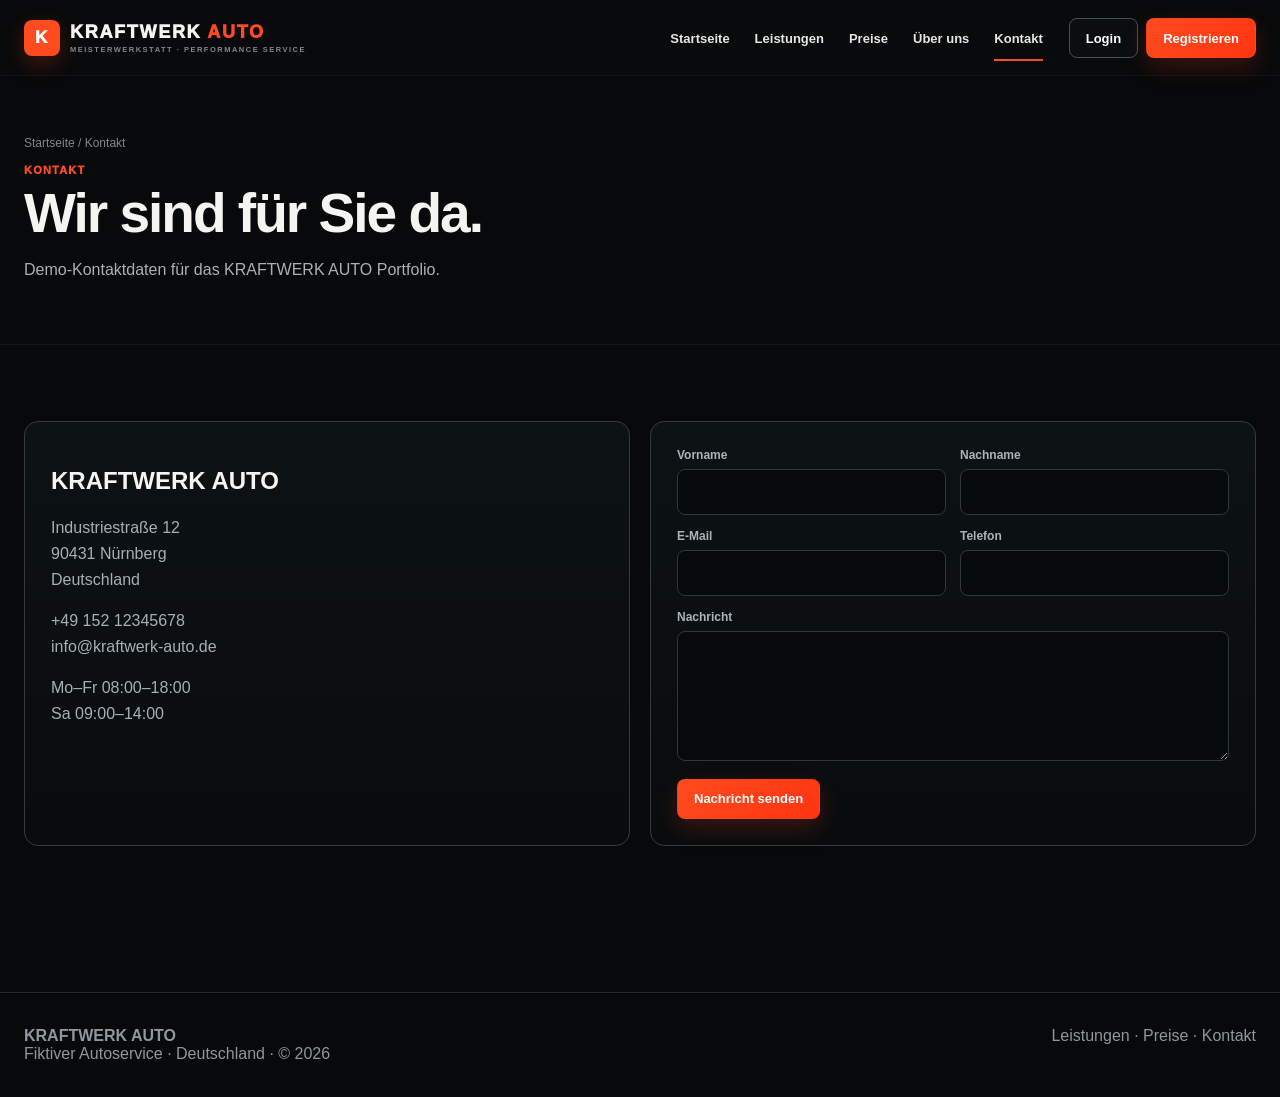
==== commit b06c908f: "Add files via upload" ====
--- a/kontakt.html
+++ b/kontakt.html
@@ -1,14 +1,11 @@
 <!doctype html>
 <html lang="de">
 <head>
-  <meta http-equiv="Cache-Control" content="no-cache, no-store, must-revalidate">
-  <meta http-equiv="Pragma" content="no-cache">
-  <meta http-equiv="Expires" content="0">
 <meta charset="utf-8">
 <meta name="viewport" content="width=device-width,initial-scale=1">
 <title>Kontakt | KRAFTWERK AUTO</title>
-<link rel="stylesheet" href="css/style.css?v=19.0">
-  <meta name="build-version" content="v19.0">
+<link rel="stylesheet" href="css/style-v21.css">
+  <meta name="build-version" content="v21.0">
 </head>
 <body>
 
@@ -41,5 +38,5 @@
   <div><strong>KRAFTWERK AUTO</strong><div>Fiktiver Autoservice · Deutschland · © 2026</div></div>
   <div><a href="leistungen.html">Leistungen</a> · <a href="preise.html">Preise</a> · <a href="kontakt.html">Kontakt</a></div>
 </div></footer>
-<script src="js/app.js?v=19.0"></script>
+<script src="js/app-v21.js"></script>
 </body></html>
--- a/css/style-v21.css
+++ b/css/style-v21.css
@@ -0,0 +1,354 @@
+
+:root{
+  --bg:#050708;
+  --panel:#0b0f11;
+  --panel2:#111619;
+  --text:#f5f4f1;
+  --muted:#a4aaad;
+  --line:#3c403f;
+  --accent:#ff4b1f;
+  --accent2:#ff2f0b;
+}
+*{box-sizing:border-box}
+html{scroll-behavior:smooth}
+body{
+  margin:0;
+  min-height:100vh;
+  color:var(--text);
+  background:#07090a;
+  font-family:Inter,Arial,Helvetica,sans-serif;
+}
+a{color:inherit;text-decoration:none}
+img{display:block;max-width:100%}
+.container{width:min(1280px,calc(100% - 48px));margin:auto}
+
+/* HEADER */
+header{
+  height:76px;
+  background:#080a0b;
+  border-bottom:1px solid rgba(255,255,255,.04);
+}
+.nav{
+  height:76px;
+  display:flex;
+  align-items:center;
+  gap:18px;
+}
+.brand{
+  display:flex;
+  align-items:center;
+  gap:10px;
+  margin-right:auto;
+  font-size:18px;
+  font-weight:950;
+  letter-spacing:1.7px;
+  white-space:nowrap;
+}
+.brand-badge{
+  width:36px;height:36px;
+  display:grid;place-items:center;
+  border-radius:8px;
+  background:var(--accent);
+  color:#fff;
+  font-size:17px;
+  box-shadow:0 8px 22px rgba(255,70,24,.24);
+}
+.brand-copy{display:flex;flex-direction:column;line-height:1}
+.brand-main{display:block}
+.brand .auto{color:var(--accent)}
+.brand-copy small{
+  margin-top:5px;
+  color:#81878a;
+  font-size:7.5px;
+  font-weight:850;
+  letter-spacing:1.5px;
+}
+.menu{display:flex;align-items:center;gap:25px}
+.menu a{
+  position:relative;
+  padding:28px 0;
+  font-size:13px;
+  font-weight:850;
+  color:#e5e5e3;
+}
+.menu a.active:after{
+  content:"";
+  position:absolute;
+  left:0;right:0;bottom:13px;
+  height:2px;
+  background:var(--accent);
+}
+.actions{display:flex;gap:8px;margin-left:8px}
+.btn{
+  display:inline-flex;
+  align-items:center;
+  justify-content:center;
+  gap:8px;
+  min-height:40px;
+  padding:10px 16px;
+  border:1px solid #465057;
+  border-radius:8px;
+  background:#0a0e10;
+  color:#fff;
+  font-weight:850;
+  font-size:13px;
+}
+.btn.primary{
+  border-color:transparent;
+  background:linear-gradient(135deg,var(--accent),#ff3510);
+  box-shadow:0 9px 25px rgba(255,65,20,.20);
+}
+.mobile{display:none}
+
+/* HERO — ONE CLEAN RENDERING PATH */
+.hero{
+  position:relative;
+  overflow:hidden;
+  min-height:600px;
+  padding:64px 0 50px;
+  background:
+    radial-gradient(ellipse at 79% 40%,rgba(255,42,9,.22),transparent 30%),
+    radial-gradient(ellipse at 94% 62%,rgba(255,25,3,.14),transparent 25%),
+    linear-gradient(90deg,#020405 0%,#040607 48%,#080807 100%);
+  border-top:2px solid var(--accent2);
+  border-bottom:2px solid var(--accent2);
+  box-shadow:
+    inset 0 12px 25px -18px rgba(255,65,16,.95),
+    inset 0 -12px 25px -18px rgba(255,65,16,.95);
+}
+.hero:before{
+  content:"";
+  position:absolute;
+  inset:0;
+  pointer-events:none;
+  background:
+    linear-gradient(171deg,transparent 0 57%,rgba(255,60,15,.11) 57.2%,transparent 57.6%),
+    linear-gradient(176deg,transparent 0 65%,rgba(255,80,22,.08) 65.1%,transparent 65.45%),
+    radial-gradient(circle at 77% 42%,rgba(255,55,15,.17),transparent 28%);
+}
+.hero:after{
+  content:"";
+  position:absolute;
+  inset:0;
+  pointer-events:none;
+  opacity:.82;
+  background-image:
+    radial-gradient(circle,rgba(255,79,25,.90) 0 1.05px,transparent 1.9px),
+    radial-gradient(circle,rgba(255,38,8,.72) 0 .85px,transparent 1.7px);
+  background-size:108px 108px,163px 163px;
+  background-position:12px 18px,66px 45px;
+}
+.glow-line-top,.glow-line-bottom{
+  position:absolute;
+  left:0;
+  width:100%;
+  height:3px;
+  z-index:7;
+  pointer-events:none;
+  background:#ff3b12;
+  box-shadow:0 0 6px #ff3b12,0 0 15px rgba(255,55,12,.85),0 0 28px rgba(255,45,8,.42);
+}
+.glow-line-top{top:16px}
+.glow-line-bottom{bottom:16px}
+
+.hero-grid{
+  position:relative;
+  z-index:3;
+  display:grid;
+  grid-template-columns:minmax(480px,.9fr) minmax(620px,1.1fr);
+  align-items:center;
+  gap:10px;
+  min-height:480px;
+}
+.hero-grid>div:first-child{
+  position:relative;
+  z-index:4;
+  background:transparent;
+}
+.kicker{
+  display:flex;
+  align-items:center;
+  gap:12px;
+  color:var(--accent);
+  font-size:12px;
+  font-weight:950;
+  letter-spacing:1px;
+  text-transform:uppercase;
+}
+.kicker:before{content:"";width:28px;height:2px;background:var(--accent)}
+.hero h1{
+  margin:20px 0 16px;
+  font-size:clamp(54px,5.2vw,76px);
+  line-height:.96;
+  letter-spacing:-3px;
+  font-weight:1000;
+}
+.hero h1 span{
+  display:block;
+  color:var(--accent);
+  font-style:italic;
+}
+.hero-copy{
+  max-width:600px;
+  margin:0;
+  color:#d0d4d6;
+  font-size:16px;
+  line-height:1.65;
+}
+.hero-buttons{display:flex;gap:12px;flex-wrap:wrap;margin:24px 0 24px}
+.checks{display:flex;gap:24px;flex-wrap:wrap;color:#c8cdcf;font-size:13px}
+.checks b{color:var(--accent)}
+
+.hero-media{
+  position:relative;
+  z-index:3;
+  height:500px;
+  display:flex;
+  align-items:center;
+  justify-content:center;
+  overflow:visible;
+  background:transparent;
+}
+.hero-car{
+  width:128%;
+  max-width:none;
+  height:auto;
+  transform:translateX(-5%) scale(1.05);
+  object-fit:contain;
+  filter:contrast(1.16) saturate(1.23) brightness(.90);
+  -webkit-mask-image:
+    linear-gradient(90deg,transparent 0%,rgba(0,0,0,.55) 9%,#000 22%,#000 89%,transparent 100%),
+    linear-gradient(180deg,transparent 0%,#000 10%,#000 88%,transparent 100%);
+  mask-image:
+    linear-gradient(90deg,transparent 0%,rgba(0,0,0,.55) 9%,#000 22%,#000 89%,transparent 100%),
+    linear-gradient(180deg,transparent 0%,#000 10%,#000 88%,transparent 100%);
+}
+
+/* STATS */
+.stats{
+  width:min(1040px,calc(100% - 56px));
+  margin:26px auto 76px;
+  display:grid;
+  grid-template-columns:repeat(4,1fr);
+  border:1px solid #444642;
+  border-radius:14px;
+  overflow:hidden;
+  background:#090c0e;
+}
+.stat{
+  min-height:138px;
+  padding:24px 26px;
+  border-right:1px solid #444642;
+}
+.stat:last-child{border-right:0}
+.stat-top{display:flex;gap:14px;align-items:center}
+.stat-icon{font-size:27px;color:var(--accent)}
+.stat strong{font-size:25px}
+.stat label{
+  display:block;
+  margin:7px 0 13px;
+  color:var(--accent);
+  font-size:11px;
+  font-weight:950;
+}
+.stat p{margin:0;color:#adb2b4;font-size:12px;line-height:1.5}
+
+/* GENERIC SECTIONS */
+.section{padding:76px 0}
+.section-head{
+  display:flex;
+  justify-content:space-between;
+  align-items:end;
+  gap:24px;
+  margin-bottom:32px;
+}
+.section-head small,.eyebrow{
+  color:var(--accent);
+  font-weight:950;
+  font-size:11px;
+  letter-spacing:1.2px;
+  text-transform:uppercase;
+}
+.section-head h2,.page-title{
+  margin:9px 0 0;
+  font-size:clamp(38px,4.3vw,58px);
+  line-height:1.02;
+  letter-spacing:-2px;
+}
+.cards,.service-grid{display:grid;grid-template-columns:repeat(3,1fr);gap:16px}
+.card,.service-card,.panel,.price-row{
+  background:linear-gradient(180deg,#0d1215,#090c0e);
+  border:1px solid #343b3e;
+  border-radius:14px;
+}
+.card{padding:22px;min-height:185px}
+.card-icon{
+  width:42px;height:42px;
+  display:grid;place-items:center;
+  border-radius:10px;
+  background:#12181b;
+  color:var(--accent);
+}
+.card h3,.service-card h3{margin:15px 0 8px;font-size:20px}
+.card p,.service-card p,.panel p,.price-row p{color:#a8afb3;line-height:1.6}
+.card .price{margin-top:16px;color:var(--accent);font-weight:900}
+.page-hero{
+  padding:60px 0 44px;
+  border-bottom:1px solid rgba(255,255,255,.05);
+}
+.breadcrumb{font-size:12px;color:#7f888d;margin-bottom:14px}
+.page-hero p{max-width:760px;color:#aab1b5;line-height:1.65}
+.service-card{padding:24px;min-height:210px;display:flex;flex-direction:column}
+.service-card .tag{font-size:10px;color:var(--accent);font-weight:900;text-transform:uppercase}
+.service-card .more{margin-top:auto;padding-top:20px;color:var(--accent);font-weight:850}
+.price-grid{display:grid;grid-template-columns:repeat(2,1fr);gap:16px}
+.price-row{padding:22px 24px;display:grid;grid-template-columns:1fr auto;gap:20px;align-items:center}
+.price-row h3{margin:0 0 6px}
+.price-row p{margin:0}
+.price-row strong{color:var(--accent);font-size:24px}
+.about-grid,.contact-grid{display:grid;grid-template-columns:1fr 1fr;gap:20px}
+.panel{padding:26px}
+.form-grid{display:grid;grid-template-columns:1fr 1fr;gap:14px}
+.field.full{grid-column:1/-1}
+label{display:block;margin-bottom:7px;font-size:12px;font-weight:800;color:#adb4b8}
+input,textarea,select{
+  width:100%;
+  padding:13px 14px;
+  color:#fff;
+  background:#070a0c;
+  border:1px solid #30383c;
+  border-radius:8px;
+  font:inherit;
+}
+textarea{min-height:130px;resize:vertical}
+.auth{min-height:calc(100vh - 76px);display:grid;place-items:center;padding:56px 20px}
+.auth-box{width:min(500px,100%);padding:30px;background:#0b1013;border:1px solid #32393d;border-radius:16px}
+.auth-box h1{font-size:40px;margin:0 0 10px}
+.auth-box p{color:#9fa7ab}
+.notice{display:none;margin-top:12px;padding:11px;border:1px solid rgba(255,65,20,.35);border-radius:8px;color:#ff9c7e}
+footer{margin-top:70px;padding:34px 0;border-top:1px solid #23292c;color:#8f989d}
+.footer-inner{display:flex;justify-content:space-between;gap:22px;flex-wrap:wrap}
+
+@media(max-width:1000px){
+  header{height:70px}.nav{height:70px}
+  .menu,.actions{display:none}.mobile{display:inline-flex;margin-left:auto}
+  .hero-grid{grid-template-columns:1fr;min-height:auto}
+  .hero-media{height:330px}
+  .hero-car{width:min(850px,118%);transform:none}
+  .stats{grid-template-columns:1fr 1fr}
+  .stat:nth-child(2){border-right:0}
+  .stat:nth-child(-n+2){border-bottom:1px solid #444642}
+  .cards,.service-grid{grid-template-columns:1fr 1fr}
+}
+@media(max-width:650px){
+  .container{width:min(100% - 24px,1280px)}
+  .brand{font-size:16px}.brand-copy small{display:none}
+  .hero{padding-top:46px;min-height:auto}
+  .hero h1{font-size:48px;letter-spacing:-2px}
+  .hero-media{height:250px}
+  .hero-car{width:125%}
+  .stats,.cards,.service-grid,.price-grid,.about-grid,.contact-grid,.form-grid{grid-template-columns:1fr}
+  .stat{border-right:0;border-bottom:1px solid #444642}.stat:last-child{border-bottom:0}
+  .section-head{display:block}
+  .field.full{grid-column:auto}
+}
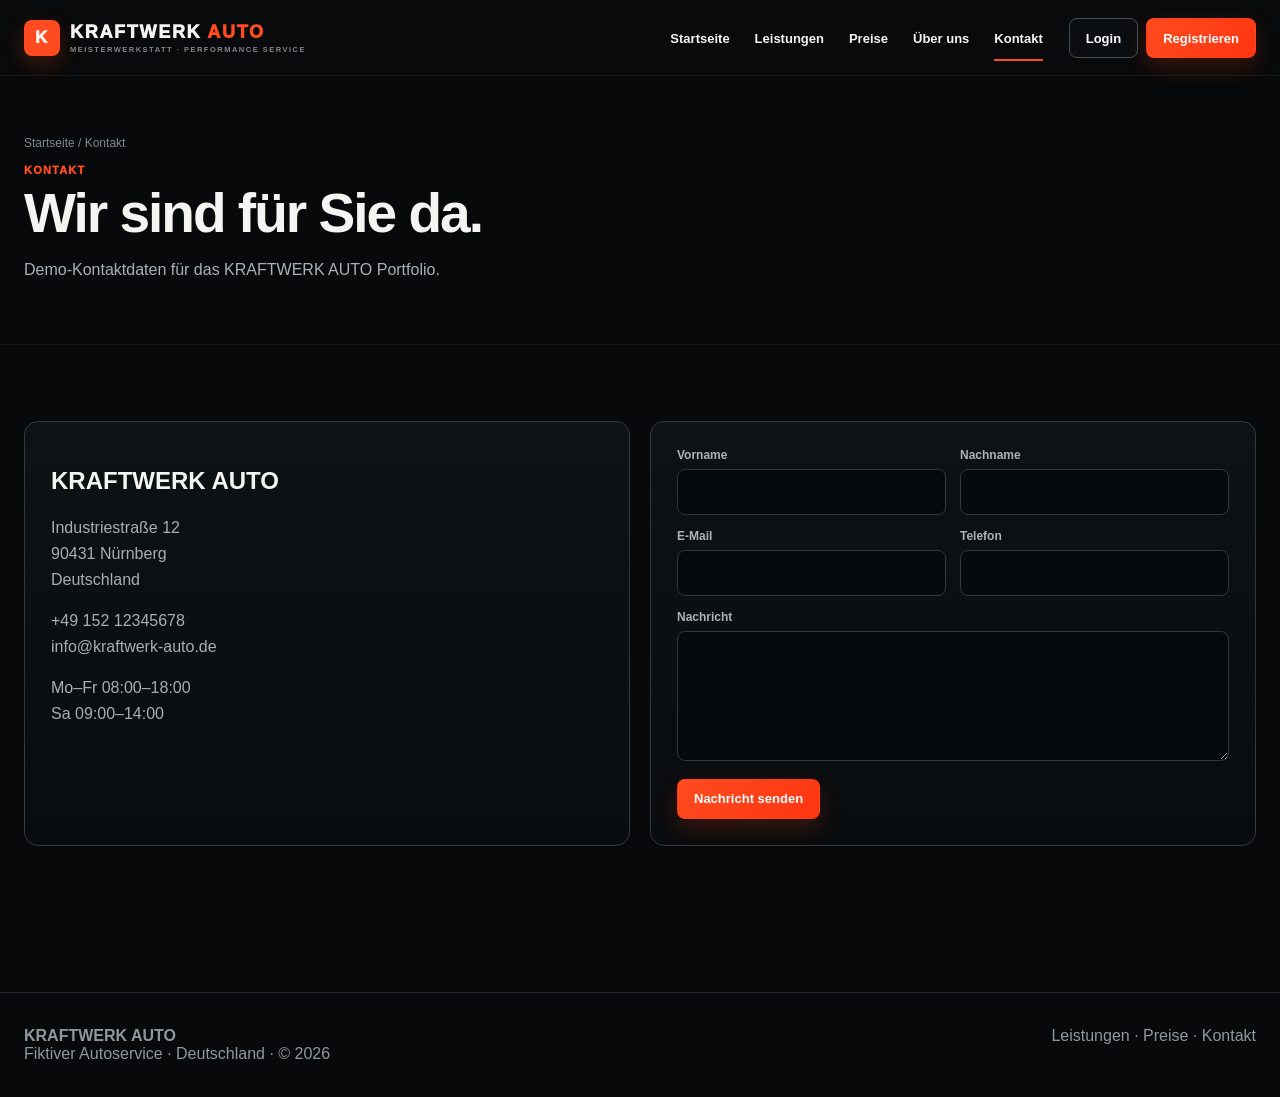
==== commit 43192dbb: "Add files via upload" ====
--- a/kontakt.html
+++ b/kontakt.html
@@ -4,8 +4,9 @@
 <meta charset="utf-8">
 <meta name="viewport" content="width=device-width,initial-scale=1">
 <title>Kontakt | KRAFTWERK AUTO</title>
-<link rel="stylesheet" href="css/style-v21.css">
-  <meta name="build-version" content="v21.0">
+<link rel="preload" as="image" href="assets/sports-car-v24.png">
+<link rel="stylesheet" href="css/style-v25.css">
+  <meta name="build-version" content="v25.0">
 </head>
 <body>
 
@@ -38,5 +39,5 @@
   <div><strong>KRAFTWERK AUTO</strong><div>Fiktiver Autoservice · Deutschland · © 2026</div></div>
   <div><a href="leistungen.html">Leistungen</a> · <a href="preise.html">Preise</a> · <a href="kontakt.html">Kontakt</a></div>
 </div></footer>
-<script src="js/app-v21.js"></script>
+<script src="js/app-v25.js" defer></script>
 </body></html>
--- a/css/style-v25.css
+++ b/css/style-v25.css
@@ -0,0 +1,328 @@
+
+:root{
+  --bg:#050708;
+  --bg2:#080b0d;
+  --panel:#0b0f11;
+  --text:#f4f4f1;
+  --muted:#a6adb1;
+  --line:#343a3d;
+  --accent:#ff4b1f;
+  --accent2:#ff2f0b;
+}
+*{box-sizing:border-box}
+html{scroll-behavior:smooth}
+body{
+  margin:0;
+  min-height:100vh;
+  background:#07090a;
+  color:var(--text);
+  font-family:Inter,Arial,Helvetica,sans-serif;
+}
+a{color:inherit;text-decoration:none}
+img{display:block}
+.container{width:min(1280px,calc(100% - 48px));margin:auto}
+
+/* HEADER */
+header{
+  height:76px;
+  background:#080a0b;
+  border-bottom:1px solid rgba(255,255,255,.05);
+}
+.nav{
+  height:76px;
+  display:flex;
+  align-items:center;
+  gap:18px;
+}
+.brand{
+  display:flex;
+  align-items:center;
+  gap:10px;
+  margin-right:auto;
+  font-size:18px;
+  font-weight:950;
+  letter-spacing:1.7px;
+  white-space:nowrap;
+}
+.brand-badge{
+  width:36px;height:36px;
+  display:grid;place-items:center;
+  border-radius:8px;
+  background:var(--accent);
+  font-size:17px;
+  box-shadow:0 8px 22px rgba(255,70,24,.24);
+}
+.brand-copy{display:flex;flex-direction:column;line-height:1}
+.brand-main{display:block}
+.brand .auto{color:var(--accent)}
+.brand-copy small{
+  margin-top:5px;
+  color:#81878a;
+  font-size:7.5px;
+  font-weight:850;
+  letter-spacing:1.5px;
+}
+.menu{display:flex;align-items:center;gap:25px}
+.menu a{
+  position:relative;
+  padding:28px 0;
+  font-size:13px;
+  font-weight:850;
+}
+.menu a.active:after{
+  content:"";
+  position:absolute;
+  left:0;right:0;bottom:13px;
+  height:2px;
+  background:var(--accent);
+}
+.actions{display:flex;gap:8px;margin-left:8px}
+.btn{
+  display:inline-flex;
+  align-items:center;
+  justify-content:center;
+  min-height:40px;
+  padding:10px 16px;
+  border:1px solid #465057;
+  border-radius:8px;
+  background:#0a0e10;
+  color:#fff;
+  font-size:13px;
+  font-weight:850;
+}
+.btn.primary{
+  border-color:transparent;
+  background:linear-gradient(135deg,var(--accent),#ff3510);
+  box-shadow:0 9px 25px rgba(255,65,20,.20);
+}
+.mobile{display:none}
+
+/* HERO - intentionally simple and deterministic */
+.hero{
+  position:relative;
+  min-height:600px;
+  padding:62px 0 48px;
+  overflow:hidden;
+  background:
+    radial-gradient(ellipse at 80% 43%,rgba(255,47,14,.22),transparent 30%),
+    radial-gradient(ellipse at 95% 65%,rgba(255,24,4,.14),transparent 24%),
+    linear-gradient(90deg,#020405 0%,#040607 48%,#080807 100%);
+  border-top:2px solid var(--accent2);
+  border-bottom:2px solid var(--accent2);
+}
+.hero-bg{
+  position:absolute;
+  inset:0;
+  pointer-events:none;
+  background:
+    linear-gradient(171deg,transparent 0 57%,rgba(255,60,15,.10) 57.2%,transparent 57.6%),
+    linear-gradient(176deg,transparent 0 65%,rgba(255,80,22,.07) 65.1%,transparent 65.45%);
+}
+.hero-dots{
+  position:absolute;
+  inset:0;
+  pointer-events:none;
+  opacity:.76;
+  background-image:
+    radial-gradient(circle,rgba(255,79,25,.86) 0 1px,transparent 1.8px),
+    radial-gradient(circle,rgba(255,38,8,.62) 0 .8px,transparent 1.6px);
+  background-size:110px 110px,166px 166px;
+  background-position:12px 18px,68px 46px;
+}
+.glow-line-top,.glow-line-bottom{
+  position:absolute;
+  left:0;
+  width:100%;
+  height:3px;
+  pointer-events:none;
+  background:#ff3b12;
+  box-shadow:0 0 6px #ff3b12,0 0 15px rgba(255,55,12,.85),0 0 28px rgba(255,45,8,.42);
+}
+.glow-line-top{top:16px}
+.glow-line-bottom{bottom:16px}
+
+.hero-grid{
+  position:relative;
+  z-index:2;
+  display:grid;
+  grid-template-columns:minmax(470px,.9fr) minmax(620px,1.1fr);
+  align-items:center;
+  gap:12px;
+  min-height:485px;
+}
+.hero-copy-wrap{position:relative;z-index:2}
+.kicker{
+  display:flex;
+  align-items:center;
+  gap:12px;
+  color:var(--accent);
+  font-size:12px;
+  font-weight:950;
+  letter-spacing:1px;
+  text-transform:uppercase;
+}
+.kicker:before{content:"";width:28px;height:2px;background:var(--accent)}
+.hero h1{
+  margin:20px 0 16px;
+  font-size:clamp(54px,5.2vw,76px);
+  line-height:.96;
+  letter-spacing:-3px;
+  font-weight:1000;
+}
+.hero h1 span{
+  display:block;
+  color:var(--accent);
+  font-style:italic;
+}
+.hero-copy{
+  max-width:600px;
+  margin:0;
+  color:#d0d4d6;
+  font-size:16px;
+  line-height:1.65;
+}
+.hero-buttons{display:flex;gap:12px;flex-wrap:wrap;margin:24px 0}
+.checks{display:flex;gap:24px;flex-wrap:wrap;color:#c8cdcf;font-size:13px}
+.checks b{color:var(--accent)}
+
+.hero-media{
+  position:relative;
+  z-index:2;
+  height:500px;
+  display:flex;
+  align-items:center;
+  justify-content:center;
+}
+.hero-car{
+  width:128%;
+  max-width:none;
+  height:auto;
+  transform:translateX(-5%) scale(1.04);
+  object-fit:contain;
+}
+
+/* STATS */
+.stats{
+  width:min(1040px,calc(100% - 56px));
+  margin:26px auto 76px;
+  display:grid;
+  grid-template-columns:repeat(4,1fr);
+  border:1px solid #444642;
+  border-radius:14px;
+  overflow:hidden;
+  background:#090c0e;
+}
+.stat{
+  min-height:138px;
+  padding:24px 26px;
+  border-right:1px solid #444642;
+}
+.stat:last-child{border-right:0}
+.stat-top{display:flex;gap:14px;align-items:center}
+.stat-icon{font-size:27px;color:var(--accent)}
+.stat strong{font-size:25px}
+.stat label{
+  display:block;
+  margin:7px 0 13px;
+  color:var(--accent);
+  font-size:11px;
+  font-weight:950;
+}
+.stat p{margin:0;color:#adb2b4;font-size:12px;line-height:1.5}
+
+/* REST OF SITE */
+.section{padding:76px 0}
+.section-head{
+  display:flex;
+  justify-content:space-between;
+  align-items:end;
+  gap:24px;
+  margin-bottom:32px;
+}
+.section-head small,.eyebrow{
+  color:var(--accent);
+  font-weight:950;
+  font-size:11px;
+  letter-spacing:1.2px;
+  text-transform:uppercase;
+}
+.section-head h2,.page-title{
+  margin:9px 0 0;
+  font-size:clamp(38px,4.3vw,58px);
+  line-height:1.02;
+  letter-spacing:-2px;
+}
+.cards,.service-grid{display:grid;grid-template-columns:repeat(3,1fr);gap:16px}
+.card,.service-card,.panel,.price-row{
+  background:linear-gradient(180deg,#0d1215,#090c0e);
+  border:1px solid #343b3e;
+  border-radius:14px;
+}
+.card{padding:22px;min-height:185px}
+.card-icon{
+  width:42px;height:42px;
+  display:grid;place-items:center;
+  border-radius:10px;
+  background:#12181b;
+  color:var(--accent);
+}
+.card h3,.service-card h3{margin:15px 0 8px;font-size:20px}
+.card p,.service-card p,.panel p,.price-row p{color:#a8afb3;line-height:1.6}
+.card .price{margin-top:16px;color:var(--accent);font-weight:900}
+.page-hero{padding:60px 0 44px;border-bottom:1px solid rgba(255,255,255,.05)}
+.breadcrumb{font-size:12px;color:#7f888d;margin-bottom:14px}
+.page-hero p{max-width:760px;color:#aab1b5;line-height:1.65}
+.service-card{padding:24px;min-height:210px;display:flex;flex-direction:column}
+.service-card .tag{font-size:10px;color:var(--accent);font-weight:900;text-transform:uppercase}
+.service-card .more{margin-top:auto;padding-top:20px;color:var(--accent);font-weight:850}
+.price-grid{display:grid;grid-template-columns:repeat(2,1fr);gap:16px}
+.price-row{padding:22px 24px;display:grid;grid-template-columns:1fr auto;gap:20px;align-items:center}
+.price-row h3{margin:0 0 6px}
+.price-row p{margin:0}
+.price-row strong{color:var(--accent);font-size:24px}
+.about-grid,.contact-grid{display:grid;grid-template-columns:1fr 1fr;gap:20px}
+.panel{padding:26px}
+.form-grid{display:grid;grid-template-columns:1fr 1fr;gap:14px}
+.field.full{grid-column:1/-1}
+label{display:block;margin-bottom:7px;font-size:12px;font-weight:800;color:#adb4b8}
+input,textarea,select{
+  width:100%;
+  padding:13px 14px;
+  color:#fff;
+  background:#070a0c;
+  border:1px solid #30383c;
+  border-radius:8px;
+  font:inherit;
+}
+textarea{min-height:130px;resize:vertical}
+.auth{min-height:calc(100vh - 76px);display:grid;place-items:center;padding:56px 20px}
+.auth-box{width:min(500px,100%);padding:30px;background:#0b1013;border:1px solid #32393d;border-radius:16px}
+.auth-box h1{font-size:40px;margin:0 0 10px}
+.auth-box p{color:#9fa7ab}
+.notice{display:none;margin-top:12px;padding:11px;border:1px solid rgba(255,65,20,.35);border-radius:8px;color:#ff9c7e}
+footer{margin-top:70px;padding:34px 0;border-top:1px solid #23292c;color:#8f989d}
+.footer-inner{display:flex;justify-content:space-between;gap:22px;flex-wrap:wrap}
+
+@media(max-width:1000px){
+  header{height:70px}.nav{height:70px}
+  .menu,.actions{display:none}.mobile{display:inline-flex;margin-left:auto}
+  .hero-grid{grid-template-columns:1fr;min-height:auto}
+  .hero-media{height:330px}
+  .hero-car{width:min(850px,118%);transform:none}
+  .stats{grid-template-columns:1fr 1fr}
+  .stat:nth-child(2){border-right:0}
+  .stat:nth-child(-n+2){border-bottom:1px solid #444642}
+  .cards,.service-grid{grid-template-columns:1fr 1fr}
+}
+@media(max-width:650px){
+  .container{width:min(100% - 24px,1280px)}
+  .brand{font-size:16px}.brand-copy small{display:none}
+  .hero{padding-top:46px;min-height:auto}
+  .hero h1{font-size:48px;letter-spacing:-2px}
+  .hero-media{height:250px}
+  .hero-car{width:125%}
+  .stats,.cards,.service-grid,.price-grid,.about-grid,.contact-grid,.form-grid{grid-template-columns:1fr}
+  .stat{border-right:0;border-bottom:1px solid #444642}.stat:last-child{border-bottom:0}
+  .section-head{display:block}
+  .field.full{grid-column:auto}
+}
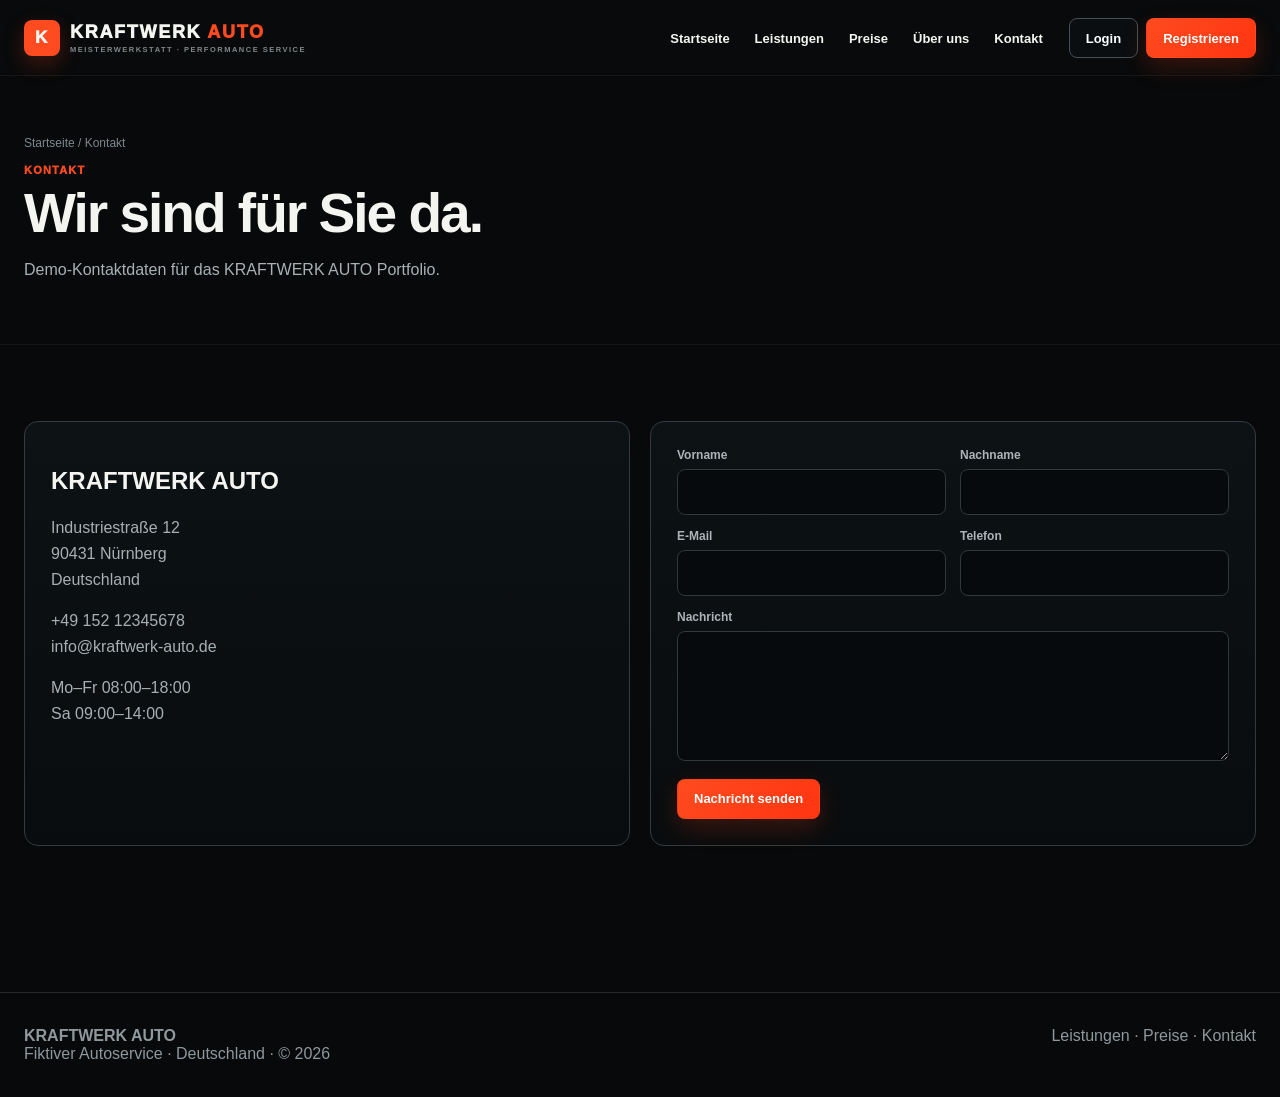
==== commit d4c12898: "Add files via upload" ====
--- a/kontakt.html
+++ b/kontakt.html
@@ -4,23 +4,23 @@
 <meta charset="utf-8">
 <meta name="viewport" content="width=device-width,initial-scale=1">
 <title>Kontakt | KRAFTWERK AUTO</title>
-<link rel="preload" as="image" href="assets/sports-car-v24.png">
-<link rel="stylesheet" href="css/style-v25.css">
+<link rel="preload" as="image" href="/assets/sports-car.png">
+<link rel="stylesheet" href="/css/style.css">
   <meta name="build-version" content="v25.0">
 </head>
 <body>
 
 <header>
   <div class="container nav">
-    <a href="index.html" class="brand"><span class="brand-badge">K</span><span class="brand-copy"><span class="brand-main">KRAFTWERK <span class="auto">AUTO</span></span><small>MEISTERWERKSTATT · PERFORMANCE SERVICE</small></span></a>
+    <a href="/" class="brand"><span class="brand-badge">K</span><span class="brand-copy"><span class="brand-main">KRAFTWERK <span class="auto">AUTO</span></span><small>MEISTERWERKSTATT · PERFORMANCE SERVICE</small></span></a>
     <nav class="menu">
-      <a href="index.html">Startseite</a>
-      <a href="leistungen.html">Leistungen</a>
-      <a href="preise.html">Preise</a>
-      <a href="ueber-uns.html">Über uns</a>
-      <a href="kontakt.html">Kontakt</a>
+      <a href="/">Startseite</a>
+      <a href="/leistungen.html">Leistungen</a>
+      <a href="/preise.html">Preise</a>
+      <a href="/ueber-uns.html">Über uns</a>
+      <a href="/kontakt.html">Kontakt</a>
     </nav>
-    <div class="actions"><a class="btn" href="login.html">Login</a><a class="btn primary" href="register.html">Registrieren</a></div>
+    <div class="actions"><a class="btn" href="/login.html">Login</a><a class="btn primary" href="/register.html">Registrieren</a></div>
     <button class="btn mobile" type="button">☰</button>
   </div>
 </header>
@@ -37,7 +37,7 @@
 
 <footer><div class="container footer-inner">
   <div><strong>KRAFTWERK AUTO</strong><div>Fiktiver Autoservice · Deutschland · © 2026</div></div>
-  <div><a href="leistungen.html">Leistungen</a> · <a href="preise.html">Preise</a> · <a href="kontakt.html">Kontakt</a></div>
+  <div><a href="/leistungen.html">Leistungen</a> · <a href="/preise.html">Preise</a> · <a href="/kontakt.html">Kontakt</a></div>
 </div></footer>
-<script src="js/app-v25.js" defer></script>
+<script src="/js/app.js" defer></script>
 </body></html>
--- a/css/style.css
+++ b/css/style.css
@@ -0,0 +1,328 @@
+
+:root{
+  --bg:#050708;
+  --bg2:#080b0d;
+  --panel:#0b0f11;
+  --text:#f4f4f1;
+  --muted:#a6adb1;
+  --line:#343a3d;
+  --accent:#ff4b1f;
+  --accent2:#ff2f0b;
+}
+*{box-sizing:border-box}
+html{scroll-behavior:smooth}
+body{
+  margin:0;
+  min-height:100vh;
+  background:#07090a;
+  color:var(--text);
+  font-family:Inter,Arial,Helvetica,sans-serif;
+}
+a{color:inherit;text-decoration:none}
+img{display:block}
+.container{width:min(1280px,calc(100% - 48px));margin:auto}
+
+/* HEADER */
+header{
+  height:76px;
+  background:#080a0b;
+  border-bottom:1px solid rgba(255,255,255,.05);
+}
+.nav{
+  height:76px;
+  display:flex;
+  align-items:center;
+  gap:18px;
+}
+.brand{
+  display:flex;
+  align-items:center;
+  gap:10px;
+  margin-right:auto;
+  font-size:18px;
+  font-weight:950;
+  letter-spacing:1.7px;
+  white-space:nowrap;
+}
+.brand-badge{
+  width:36px;height:36px;
+  display:grid;place-items:center;
+  border-radius:8px;
+  background:var(--accent);
+  font-size:17px;
+  box-shadow:0 8px 22px rgba(255,70,24,.24);
+}
+.brand-copy{display:flex;flex-direction:column;line-height:1}
+.brand-main{display:block}
+.brand .auto{color:var(--accent)}
+.brand-copy small{
+  margin-top:5px;
+  color:#81878a;
+  font-size:7.5px;
+  font-weight:850;
+  letter-spacing:1.5px;
+}
+.menu{display:flex;align-items:center;gap:25px}
+.menu a{
+  position:relative;
+  padding:28px 0;
+  font-size:13px;
+  font-weight:850;
+}
+.menu a.active:after{
+  content:"";
+  position:absolute;
+  left:0;right:0;bottom:13px;
+  height:2px;
+  background:var(--accent);
+}
+.actions{display:flex;gap:8px;margin-left:8px}
+.btn{
+  display:inline-flex;
+  align-items:center;
+  justify-content:center;
+  min-height:40px;
+  padding:10px 16px;
+  border:1px solid #465057;
+  border-radius:8px;
+  background:#0a0e10;
+  color:#fff;
+  font-size:13px;
+  font-weight:850;
+}
+.btn.primary{
+  border-color:transparent;
+  background:linear-gradient(135deg,var(--accent),#ff3510);
+  box-shadow:0 9px 25px rgba(255,65,20,.20);
+}
+.mobile{display:none}
+
+/* HERO - intentionally simple and deterministic */
+.hero{
+  position:relative;
+  min-height:600px;
+  padding:62px 0 48px;
+  overflow:hidden;
+  background:
+    radial-gradient(ellipse at 80% 43%,rgba(255,47,14,.22),transparent 30%),
+    radial-gradient(ellipse at 95% 65%,rgba(255,24,4,.14),transparent 24%),
+    linear-gradient(90deg,#020405 0%,#040607 48%,#080807 100%);
+  border-top:2px solid var(--accent2);
+  border-bottom:2px solid var(--accent2);
+}
+.hero-bg{
+  position:absolute;
+  inset:0;
+  pointer-events:none;
+  background:
+    linear-gradient(171deg,transparent 0 57%,rgba(255,60,15,.10) 57.2%,transparent 57.6%),
+    linear-gradient(176deg,transparent 0 65%,rgba(255,80,22,.07) 65.1%,transparent 65.45%);
+}
+.hero-dots{
+  position:absolute;
+  inset:0;
+  pointer-events:none;
+  opacity:.76;
+  background-image:
+    radial-gradient(circle,rgba(255,79,25,.86) 0 1px,transparent 1.8px),
+    radial-gradient(circle,rgba(255,38,8,.62) 0 .8px,transparent 1.6px);
+  background-size:110px 110px,166px 166px;
+  background-position:12px 18px,68px 46px;
+}
+.glow-line-top,.glow-line-bottom{
+  position:absolute;
+  left:0;
+  width:100%;
+  height:3px;
+  pointer-events:none;
+  background:#ff3b12;
+  box-shadow:0 0 6px #ff3b12,0 0 15px rgba(255,55,12,.85),0 0 28px rgba(255,45,8,.42);
+}
+.glow-line-top{top:16px}
+.glow-line-bottom{bottom:16px}
+
+.hero-grid{
+  position:relative;
+  z-index:2;
+  display:grid;
+  grid-template-columns:minmax(470px,.9fr) minmax(620px,1.1fr);
+  align-items:center;
+  gap:12px;
+  min-height:485px;
+}
+.hero-copy-wrap{position:relative;z-index:2}
+.kicker{
+  display:flex;
+  align-items:center;
+  gap:12px;
+  color:var(--accent);
+  font-size:12px;
+  font-weight:950;
+  letter-spacing:1px;
+  text-transform:uppercase;
+}
+.kicker:before{content:"";width:28px;height:2px;background:var(--accent)}
+.hero h1{
+  margin:20px 0 16px;
+  font-size:clamp(54px,5.2vw,76px);
+  line-height:.96;
+  letter-spacing:-3px;
+  font-weight:1000;
+}
+.hero h1 span{
+  display:block;
+  color:var(--accent);
+  font-style:italic;
+}
+.hero-copy{
+  max-width:600px;
+  margin:0;
+  color:#d0d4d6;
+  font-size:16px;
+  line-height:1.65;
+}
+.hero-buttons{display:flex;gap:12px;flex-wrap:wrap;margin:24px 0}
+.checks{display:flex;gap:24px;flex-wrap:wrap;color:#c8cdcf;font-size:13px}
+.checks b{color:var(--accent)}
+
+.hero-media{
+  position:relative;
+  z-index:2;
+  height:500px;
+  display:flex;
+  align-items:center;
+  justify-content:center;
+}
+.hero-car{
+  width:128%;
+  max-width:none;
+  height:auto;
+  transform:translateX(-5%) scale(1.04);
+  object-fit:contain;
+}
+
+/* STATS */
+.stats{
+  width:min(1040px,calc(100% - 56px));
+  margin:26px auto 76px;
+  display:grid;
+  grid-template-columns:repeat(4,1fr);
+  border:1px solid #444642;
+  border-radius:14px;
+  overflow:hidden;
+  background:#090c0e;
+}
+.stat{
+  min-height:138px;
+  padding:24px 26px;
+  border-right:1px solid #444642;
+}
+.stat:last-child{border-right:0}
+.stat-top{display:flex;gap:14px;align-items:center}
+.stat-icon{font-size:27px;color:var(--accent)}
+.stat strong{font-size:25px}
+.stat label{
+  display:block;
+  margin:7px 0 13px;
+  color:var(--accent);
+  font-size:11px;
+  font-weight:950;
+}
+.stat p{margin:0;color:#adb2b4;font-size:12px;line-height:1.5}
+
+/* REST OF SITE */
+.section{padding:76px 0}
+.section-head{
+  display:flex;
+  justify-content:space-between;
+  align-items:end;
+  gap:24px;
+  margin-bottom:32px;
+}
+.section-head small,.eyebrow{
+  color:var(--accent);
+  font-weight:950;
+  font-size:11px;
+  letter-spacing:1.2px;
+  text-transform:uppercase;
+}
+.section-head h2,.page-title{
+  margin:9px 0 0;
+  font-size:clamp(38px,4.3vw,58px);
+  line-height:1.02;
+  letter-spacing:-2px;
+}
+.cards,.service-grid{display:grid;grid-template-columns:repeat(3,1fr);gap:16px}
+.card,.service-card,.panel,.price-row{
+  background:linear-gradient(180deg,#0d1215,#090c0e);
+  border:1px solid #343b3e;
+  border-radius:14px;
+}
+.card{padding:22px;min-height:185px}
+.card-icon{
+  width:42px;height:42px;
+  display:grid;place-items:center;
+  border-radius:10px;
+  background:#12181b;
+  color:var(--accent);
+}
+.card h3,.service-card h3{margin:15px 0 8px;font-size:20px}
+.card p,.service-card p,.panel p,.price-row p{color:#a8afb3;line-height:1.6}
+.card .price{margin-top:16px;color:var(--accent);font-weight:900}
+.page-hero{padding:60px 0 44px;border-bottom:1px solid rgba(255,255,255,.05)}
+.breadcrumb{font-size:12px;color:#7f888d;margin-bottom:14px}
+.page-hero p{max-width:760px;color:#aab1b5;line-height:1.65}
+.service-card{padding:24px;min-height:210px;display:flex;flex-direction:column}
+.service-card .tag{font-size:10px;color:var(--accent);font-weight:900;text-transform:uppercase}
+.service-card .more{margin-top:auto;padding-top:20px;color:var(--accent);font-weight:850}
+.price-grid{display:grid;grid-template-columns:repeat(2,1fr);gap:16px}
+.price-row{padding:22px 24px;display:grid;grid-template-columns:1fr auto;gap:20px;align-items:center}
+.price-row h3{margin:0 0 6px}
+.price-row p{margin:0}
+.price-row strong{color:var(--accent);font-size:24px}
+.about-grid,.contact-grid{display:grid;grid-template-columns:1fr 1fr;gap:20px}
+.panel{padding:26px}
+.form-grid{display:grid;grid-template-columns:1fr 1fr;gap:14px}
+.field.full{grid-column:1/-1}
+label{display:block;margin-bottom:7px;font-size:12px;font-weight:800;color:#adb4b8}
+input,textarea,select{
+  width:100%;
+  padding:13px 14px;
+  color:#fff;
+  background:#070a0c;
+  border:1px solid #30383c;
+  border-radius:8px;
+  font:inherit;
+}
+textarea{min-height:130px;resize:vertical}
+.auth{min-height:calc(100vh - 76px);display:grid;place-items:center;padding:56px 20px}
+.auth-box{width:min(500px,100%);padding:30px;background:#0b1013;border:1px solid #32393d;border-radius:16px}
+.auth-box h1{font-size:40px;margin:0 0 10px}
+.auth-box p{color:#9fa7ab}
+.notice{display:none;margin-top:12px;padding:11px;border:1px solid rgba(255,65,20,.35);border-radius:8px;color:#ff9c7e}
+footer{margin-top:70px;padding:34px 0;border-top:1px solid #23292c;color:#8f989d}
+.footer-inner{display:flex;justify-content:space-between;gap:22px;flex-wrap:wrap}
+
+@media(max-width:1000px){
+  header{height:70px}.nav{height:70px}
+  .menu,.actions{display:none}.mobile{display:inline-flex;margin-left:auto}
+  .hero-grid{grid-template-columns:1fr;min-height:auto}
+  .hero-media{height:330px}
+  .hero-car{width:min(850px,118%);transform:none}
+  .stats{grid-template-columns:1fr 1fr}
+  .stat:nth-child(2){border-right:0}
+  .stat:nth-child(-n+2){border-bottom:1px solid #444642}
+  .cards,.service-grid{grid-template-columns:1fr 1fr}
+}
+@media(max-width:650px){
+  .container{width:min(100% - 24px,1280px)}
+  .brand{font-size:16px}.brand-copy small{display:none}
+  .hero{padding-top:46px;min-height:auto}
+  .hero h1{font-size:48px;letter-spacing:-2px}
+  .hero-media{height:250px}
+  .hero-car{width:125%}
+  .stats,.cards,.service-grid,.price-grid,.about-grid,.contact-grid,.form-grid{grid-template-columns:1fr}
+  .stat{border-right:0;border-bottom:1px solid #444642}.stat:last-child{border-bottom:0}
+  .section-head{display:block}
+  .field.full{grid-column:auto}
+}
